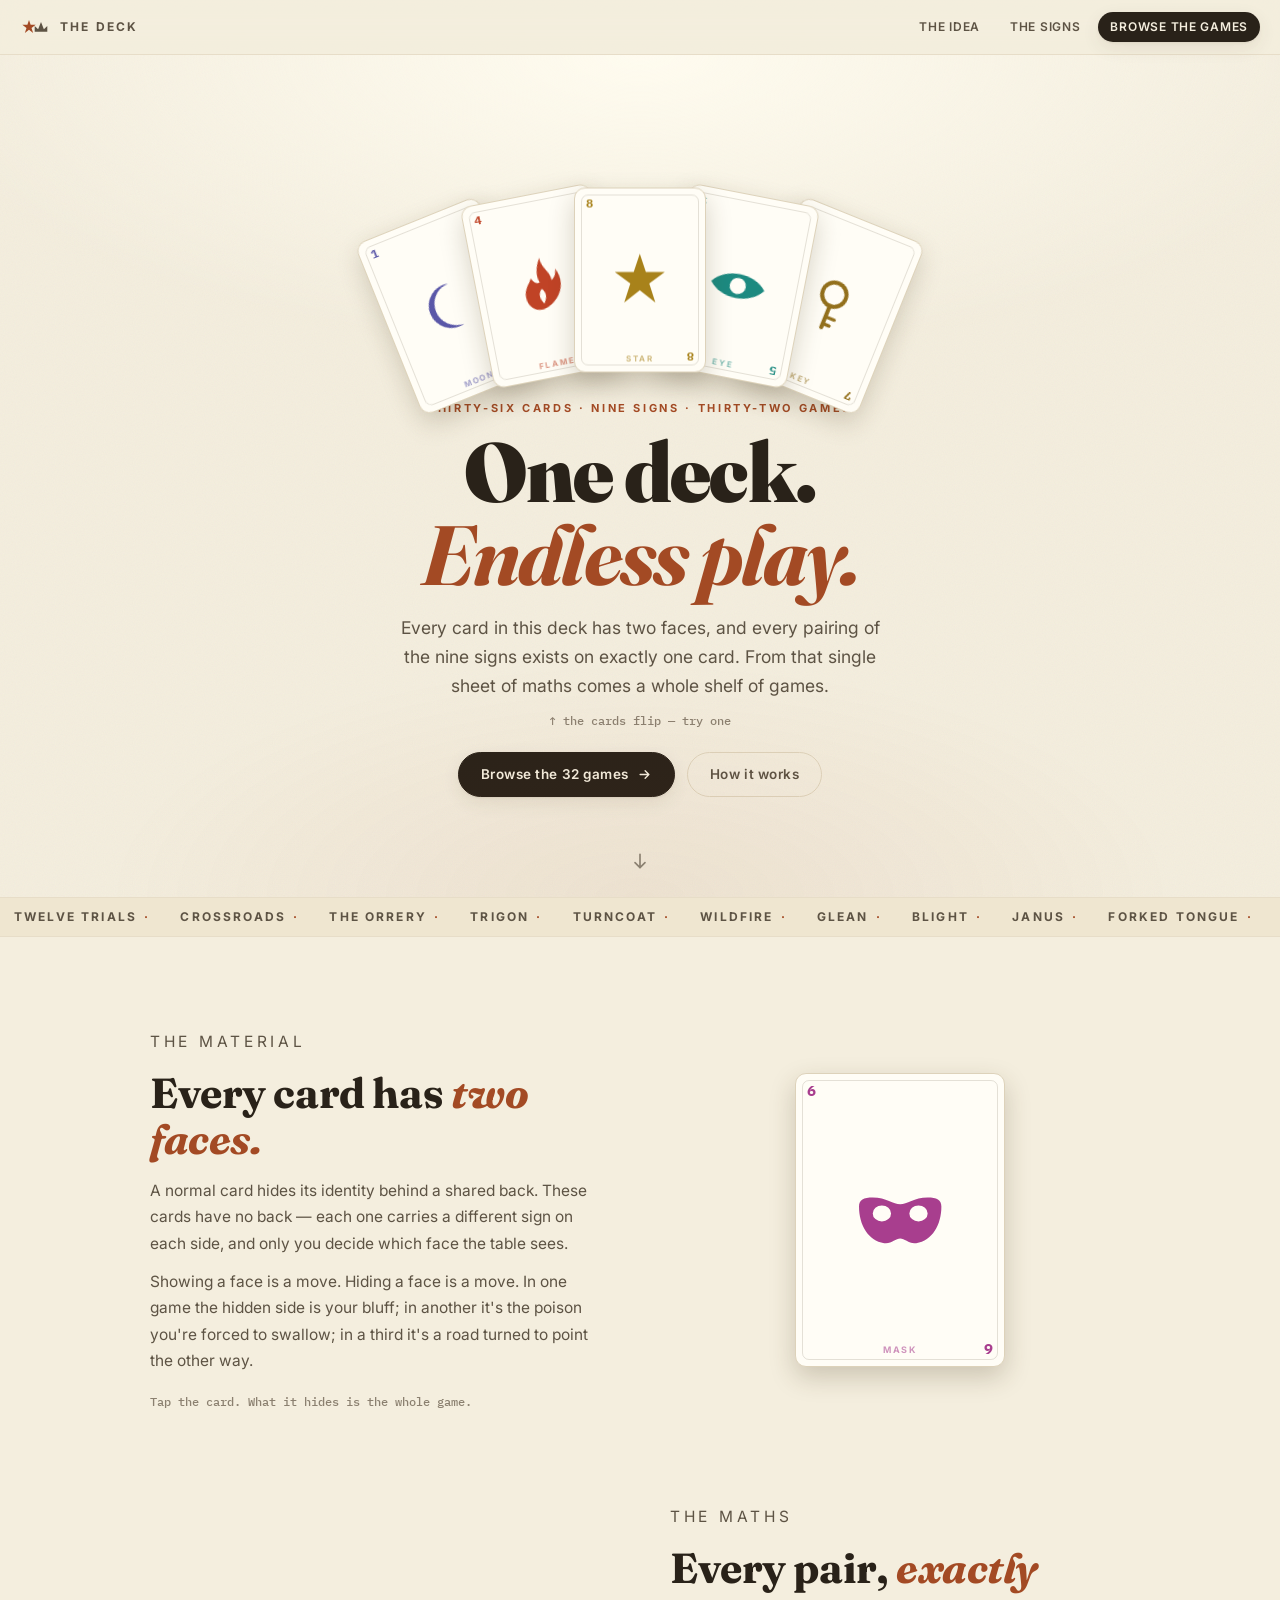
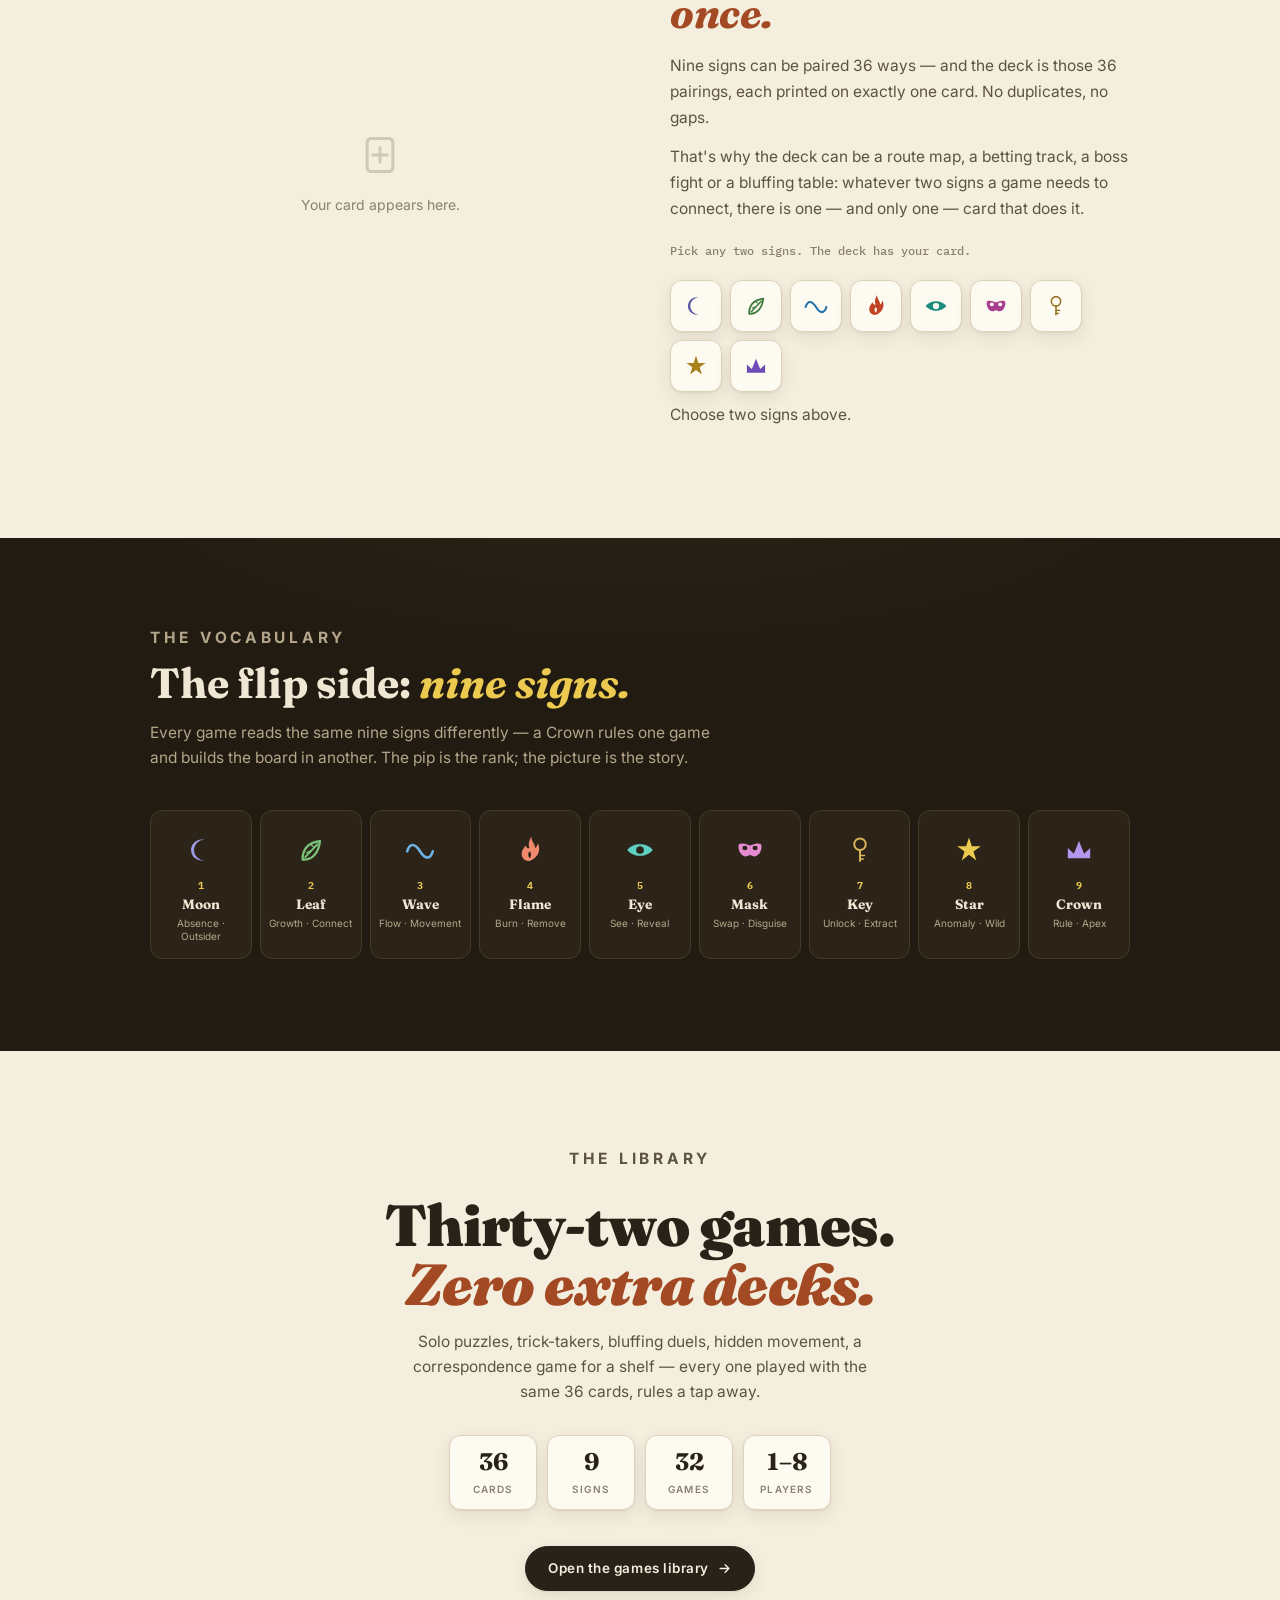
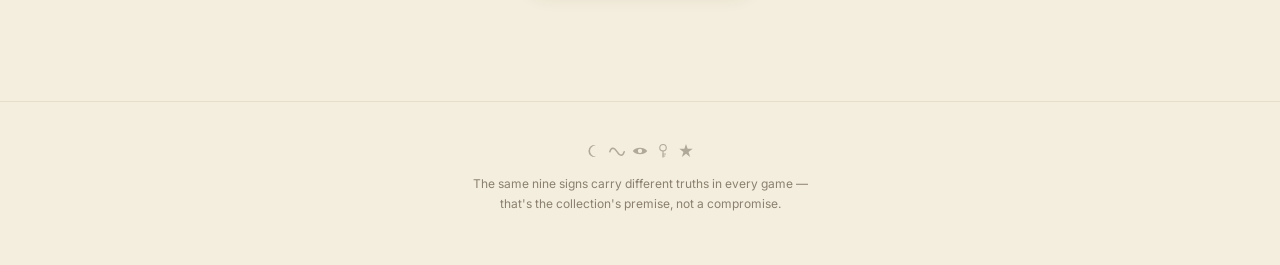
==== index.html @ 671a85f7 "Refresh game catalogue and design documentation" ====
<!DOCTYPE html>
<html lang="en">
<head>
<meta charset="UTF-8">
<meta name="viewport" content="width=device-width, initial-scale=1.0">
<title>The Deck — One deck, endless play</title>
<link rel="preconnect" href="https://fonts.googleapis.com">
<link rel="preconnect" href="https://fonts.gstatic.com" crossorigin>
<link href="https://fonts.googleapis.com/css2?family=Fraunces:ital,opsz,wght@0,9..144,600;0,9..144,700;0,9..144,900;1,9..144,700;1,9..144,900&family=Inter:wght@400;500;600;700&family=IBM+Plex+Mono:wght@500;700&display=swap" rel="stylesheet">
<style>
  *, *::before, *::after { box-sizing: border-box; margin: 0; padding: 0; }

  :root {
    --paper: #f4eede;
    --paper-warm: #efe6d0;
    --card: #fdfaf2;
    --card-face: #fffdf6;
    --line: #ddd2ba;
    --line-soft: #e7ddc8;
    --ink: #292219;
    --ink-soft: #5d5344;
    --muted: #8b8070;
    --accent: #a34a24;
    --accent-deep: #8a3c1b;

    --night: #221b11;
    --night-2: #2c2418;
    --night-line: #453a26;
    --night-text: #efe7d3;
    --night-soft: #b3a68a;

    --sign-moon: #5a57a8;
    --sign-leaf: #3e7c3e;
    --sign-wave: #2270a8;
    --sign-flame: #c04326;
    --sign-eye: #1d8a80;
    --sign-mask: #a83e8e;
    --sign-key: #93701c;
    --sign-star: #a8821a;
    --sign-crown: #6f4bb8;

    --n-moon: #9d9ae6;
    --n-leaf: #7cc47c;
    --n-wave: #6db4e8;
    --n-flame: #f08a6e;
    --n-eye: #5fd0c4;
    --n-mask: #e58cd0;
    --n-key: #dcb75a;
    --n-star: #ecc94f;
    --n-crown: #b596ef;

    --shadow-card: 0 1px 2px rgba(66,50,24,0.08), 0 6px 18px rgba(66,50,24,0.09);
    --shadow-deep: 0 4px 8px rgba(66,50,24,0.12), 0 24px 48px rgba(66,50,24,0.22);
  }

  html { font-size: 16px; -webkit-text-size-adjust: 100%; scroll-behavior: smooth; }

  body {
    background: var(--paper); color: var(--ink);
    font-family: 'Inter', sans-serif; line-height: 1.6;
    -webkit-font-smoothing: antialiased; -moz-osx-font-smoothing: grayscale;
    overflow-x: hidden;
  }
  body::before {
    content: ""; position: fixed; inset: 0; z-index: 0; pointer-events: none;
    background-image: url("data:image/svg+xml,%3Csvg xmlns='http://www.w3.org/2000/svg' width='140' height='140'%3E%3Cfilter id='n'%3E%3CfeTurbulence type='fractalNoise' baseFrequency='0.9' numOctaves='2'/%3E%3C/filter%3E%3Crect width='140' height='140' filter='url(%23n)' opacity='0.05'/%3E%3C/svg%3E");
  }
  main, .topbar, footer { position: relative; z-index: 1; }
  .inner { max-width: 1020px; margin: 0 auto; padding: 0 20px; }

  /* ---------- Top bar ---------- */
  .topbar {
    position: sticky; top: 0; z-index: 40;
    display: flex; align-items: center; justify-content: space-between;
    padding: 12px 20px;
    background: rgba(244,238,222,0.86);
    backdrop-filter: blur(12px); -webkit-backdrop-filter: blur(12px);
    border-bottom: 1px solid var(--line-soft);
  }
  .brand { display: flex; align-items: center; gap: 10px; text-decoration: none; }
  .brand .glyphs { display: flex; }
  .brand .glyphs svg { width: 18px; height: 18px; }
  .brand .glyphs svg:nth-child(2) { margin-left: -6px; }
  .brand-name { font: 700 12px/1 'Inter', sans-serif; letter-spacing: 0.18em; text-transform: uppercase; color: var(--ink-soft); }
  .nav { display: flex; align-items: center; gap: 6px; }
  .nav a {
    font: 600 12px/1 'Inter', sans-serif; letter-spacing: 0.06em; text-transform: uppercase;
    color: var(--ink-soft); text-decoration: none; padding: 9px 12px; border-radius: 999px;
    transition: color 160ms ease, background 160ms ease;
  }
  .nav a:hover { color: var(--ink); background: rgba(66,50,24,0.06); }
  .nav a.primary { color: var(--paper); background: var(--ink); box-shadow: var(--shadow-card); }
  .nav a.primary:hover { background: var(--accent-deep); }
  .nav a:focus-visible { outline: 2px solid var(--accent); outline-offset: 2px; }

  /* ---------- Hero ---------- */
  .hero { min-height: calc(100svh - 58px); display: flex; flex-direction: column; align-items: center; justify-content: center; text-align: center; padding: 30px 20px 40px; position: relative; overflow: hidden; }
  .hero-glow { position: absolute; inset: 0; pointer-events: none;
    background: radial-gradient(90% 55% at 50% 0%, rgba(255,252,240,0.95), transparent 65%),
                radial-gradient(60% 40% at 50% 100%, rgba(163,74,36,0.07), transparent 70%); }

  .fan-stage { perspective: 1100px; margin-bottom: 8px; }
  .fan { position: relative; width: min(560px, 92vw); height: 250px; transform-style: preserve-3d; transition: transform 300ms ease; }
  @media (max-width: 560px) { .fan { height: 200px; } }

  .fcard {
    position: absolute; left: 50%; top: 54%;
    width: 132px; height: 185px;
    transform: var(--tf); cursor: pointer;
    transform-style: preserve-3d;
    transition: transform 350ms cubic-bezier(0.34, 1.4, 0.4, 1);
    animation: deal 950ms cubic-bezier(0.22, 1, 0.36, 1) both;
    animation-delay: var(--d);
  }
  @media (max-width: 560px) { .fcard { width: 100px; height: 140px; } }
  .fcard:hover, .fcard:focus-visible { transform: var(--tf) translateY(-16px); z-index: 10; }
  .fcard:focus-visible { outline: none; }
  .fcard:focus-visible .face { border-color: var(--accent); }
  @keyframes deal {
    from { transform: translate(-50%, 60vh) rotate(4deg) scale(0.7); opacity: 0; }
    to   { transform: var(--tf); opacity: 1; }
  }

  /* ---------- 3D flip card ---------- */
  .card3d { transform-style: preserve-3d; }
  .c-inner {
    position: absolute; inset: 0; transform-style: preserve-3d;
    transition: transform 680ms cubic-bezier(0.35, 0.1, 0.25, 1);
  }
  .flipped .c-inner { transform: rotateY(180deg); }
  .face {
    position: absolute; inset: 0; backface-visibility: hidden; -webkit-backface-visibility: hidden;
    border-radius: 11px; background: var(--card-face);
    border: 1px solid var(--line);
    box-shadow: 0 10px 26px rgba(66,50,24,0.22);
    display: flex; align-items: center; justify-content: center;
  }
  .face::after {
    content: ""; position: absolute; inset: 6px; border-radius: 7px;
    border: 1px solid rgba(66,50,24,0.14); pointer-events: none;
  }
  .face.back { transform: rotateY(180deg); }
  .face .glyph { width: 52%; height: 52%; display: flex; align-items: center; justify-content: center; }
  .face .glyph svg { width: 100%; height: 100%; }
  .face .pip { position: absolute; top: 9px; left: 11px; font: 700 12px/1 'IBM Plex Mono', monospace; }
  .face .pip-b { top: auto; left: auto; bottom: 9px; right: 11px; transform: rotate(180deg); }
  .face .cname { position: absolute; bottom: 9px; left: 0; right: 0; text-align: center; font: 700 8px/1 'Inter', sans-serif; letter-spacing: 0.22em; text-transform: uppercase; opacity: 0.55; }

  .eyebrow { font: 700 11px/1 'Inter', sans-serif; letter-spacing: 0.24em; text-transform: uppercase; color: var(--accent); margin-bottom: 16px; }
  .hero h1 { font: 900 clamp(44px, 10.5vw, 84px)/0.99 'Fraunces', serif; letter-spacing: -0.02em; margin-bottom: 18px; }
  .hero h1 em { font-style: italic; font-weight: 700; color: var(--accent); }
  .hero .lead { font: 400 clamp(15px, 2.6vw, 17.5px)/1.65 'Inter', sans-serif; color: var(--ink-soft); max-width: 46ch; margin: 0 auto 28px; }
  .hero .hint { font: 500 11.5px/1 'IBM Plex Mono', monospace; color: var(--muted); margin-top: -14px; margin-bottom: 26px; }

  .cta-row { display: flex; gap: 12px; justify-content: center; flex-wrap: wrap; }
  .btn {
    display: inline-flex; align-items: center; gap: 8px; text-decoration: none; cursor: pointer;
    font: 600 13.5px/1 'Inter', sans-serif; letter-spacing: 0.04em;
    border-radius: 999px; padding: 14px 22px; transition: all 180ms ease;
  }
  .btn-primary { color: var(--paper); background: var(--ink); box-shadow: var(--shadow-card); border: 1px solid var(--ink); }
  .btn-primary:hover { background: var(--accent-deep); border-color: var(--accent-deep); transform: translateY(-2px); box-shadow: var(--shadow-deep); }
  .btn-ghost { color: var(--ink-soft); background: transparent; border: 1px solid var(--line); }
  .btn-ghost:hover { color: var(--ink); border-color: var(--muted); transform: translateY(-2px); }
  .btn:focus-visible { outline: 2px solid var(--accent); outline-offset: 2px; }

  .scroll-cue { position: absolute; bottom: 18px; left: 50%; transform: translateX(-50%); color: var(--muted); animation: bob 2.2s ease-in-out infinite; }
  .scroll-cue svg { width: 20px; height: 20px; }
  @keyframes bob { 0%,100% { transform: translate(-50%, 0); } 50% { transform: translate(-50%, 8px); } }

  /* ---------- Ticker ---------- */
  .ticker { overflow: hidden; border-top: 1px solid var(--line-soft); border-bottom: 1px solid var(--line-soft); background: var(--paper-warm); padding: 13px 0; }
  .ticker-track { display: flex; width: max-content; animation: slide 60s linear infinite; }
  .ticker:hover .ticker-track { animation-play-state: paused; }
  @keyframes slide { from { transform: translateX(0); } to { transform: translateX(-50%); } }
  .ticker span { font: 700 12px/1 'Inter', sans-serif; letter-spacing: 0.18em; text-transform: uppercase; color: var(--ink-soft); padding: 0 14px; white-space: nowrap; }
  .ticker i { font-style: normal; color: var(--accent); padding: 0 2px; }

  /* ---------- Sections ---------- */
  section.block { padding: 92px 0; }
  .split { display: grid; grid-template-columns: 1fr; gap: 44px; align-items: center; }
  @media (min-width: 800px) { .split { grid-template-columns: 1fr 1fr; gap: 60px; } .split.rev > .txt { order: 2; } }
  .txt h2 { font: 700 clamp(30px, 5vw, 42px)/1.08 'Fraunces', serif; margin: 12px 0 16px; letter-spacing: -0.01em; }
  .txt h2 em { font-style: italic; color: var(--accent); }
  .txt p { font: 400 15.5px/1.7 'Inter', sans-serif; color: var(--ink-soft); max-width: 52ch; }
  .txt p + p { margin-top: 12px; }
  .txt .mono-note { font: 500 12px/1.6 'IBM Plex Mono', monospace; color: var(--muted); margin-top: 18px; }

  .stage { display: flex; align-items: center; justify-content: center; min-height: 360px; perspective: 1000px; }
  .bigcard { position: relative; width: 210px; height: 294px; cursor: pointer; }
  .bigcard .face .pip { font-size: 15px; }
  .bigcard .face .cname { font-size: 9px; bottom: 12px; }
  .bigcard .face .glyph { width: 55%; height: 55%; }

  /* ---------- Pair explorer ---------- */
  .picker { display: flex; flex-wrap: wrap; gap: 8px; margin: 20px 0 8px; max-width: 420px; }
  .pk {
    width: 52px; height: 52px; border-radius: 12px; cursor: pointer;
    background: var(--card); border: 1px solid var(--line);
    display: flex; align-items: center; justify-content: center;
    box-shadow: var(--shadow-card);
    transition: all 160ms ease;
  }
  .pk svg { width: 26px; height: 26px; }
  .pk:hover { transform: translateY(-3px); border-color: var(--muted); }
  .pk:focus-visible { outline: 2px solid var(--accent); outline-offset: 2px; }
  .pk[aria-pressed="true"] { background: var(--ink); border-color: var(--ink); box-shadow: var(--shadow-deep); }
  .pair-read { font: 500 13px/1.6 'IBM Plex Mono', monospace; color: var(--ink-soft); min-height: 44px; margin-top: 10px; max-width: 40ch; }
  .pair-read b { color: var(--accent); }
  .pair-stage { min-height: 380px; }
  .pair-stage .bigcard { animation: pop 500ms cubic-bezier(0.34, 1.5, 0.5, 1) both; }
  @keyframes pop { from { transform: scale(0.6) rotate(-6deg); opacity: 0; } to { transform: none; opacity: 1; } }
  .pair-empty { text-align: center; color: var(--muted); font: 400 14px/1.6 'Inter', sans-serif; max-width: 26ch; }
  .pair-empty svg { width: 44px; height: 44px; opacity: 0.35; margin-bottom: 10px; }

  /* ---------- Night (flip side) section ---------- */
  .night { background: var(--night); color: var(--night-text); position: relative; overflow: hidden; }
  .night::before {
    content: ""; position: absolute; inset: 0; pointer-events: none; opacity: 0.5;
    background: radial-gradient(80% 60% at 50% -10%, rgba(255,240,200,0.07), transparent 60%);
  }
  .night .inner { position: relative; }
  .night .eyebrow { color: var(--n-star); }
  .night h2 { font: 700 clamp(30px, 5vw, 42px)/1.08 'Fraunces', serif; margin: 12px 0 14px; }
  .night h2 em { font-style: italic; color: var(--n-star); }
  .night > .inner > p { color: var(--night-soft); max-width: 56ch; font-size: 15.5px; }
  .sgrid { display: grid; grid-template-columns: repeat(3, 1fr); gap: 10px; margin-top: 40px; }
  @media (min-width: 760px) { .sgrid { grid-template-columns: repeat(9, 1fr); gap: 8px; } }
  .scell {
    background: var(--night-2); border: 1px solid var(--night-line); border-radius: 12px;
    padding: 18px 8px 14px; text-align: center; cursor: default;
    transition: transform 200ms ease, border-color 200ms ease, background 200ms ease;
  }
  .scell:hover { transform: translateY(-5px); border-color: var(--night-soft); background: #332a1b; }
  .scell .sg { height: 42px; display: flex; align-items: center; justify-content: center; margin-bottom: 10px; transition: transform 250ms ease; }
  .scell:hover .sg { transform: scale(1.18); }
  .scell .sg svg { width: 32px; height: 32px; }
  .scell .rank { font: 700 10px/1 'IBM Plex Mono', monospace; color: var(--n-star); }
  .scell .nm { font: 700 13.5px/1.2 'Fraunces', serif; margin-top: 5px; }
  .scell .mn { font: 400 10px/1.35 'Inter', sans-serif; color: var(--night-soft); margin-top: 4px; }

  /* ---------- Final CTA ---------- */
  .final { text-align: center; padding: 100px 0 110px; }
  .final h2 { font: 900 clamp(34px, 7vw, 58px)/1.02 'Fraunces', serif; letter-spacing: -0.015em; margin: 14px 0 16px; }
  .final h2 em { font-style: italic; color: var(--accent); }
  .final p { color: var(--ink-soft); max-width: 46ch; margin: 0 auto 30px; font-size: 15.5px; }
  .stats { display: flex; justify-content: center; gap: 10px; flex-wrap: wrap; margin-bottom: 36px; }
  .stat { min-width: 88px; padding: 14px 16px; background: var(--card); border: 1px solid var(--line); border-radius: 12px; box-shadow: var(--shadow-card); }
  .stat .n { font: 700 24px/1 'Fraunces', serif; }
  .stat .l { display: block; margin-top: 6px; font: 600 10px/1.2 'Inter', sans-serif; letter-spacing: 0.12em; text-transform: uppercase; color: var(--muted); }

  footer { padding: 40px 20px 46px; text-align: center; border-top: 1px solid var(--line-soft); }
  footer .fmark { display: flex; justify-content: center; gap: 5px; margin-bottom: 14px; opacity: 0.45; }
  footer .fmark svg { width: 18px; height: 18px; }
  footer p { font: 400 12px/1.6 'Inter', sans-serif; color: var(--muted); max-width: 46ch; margin: 0 auto 6px; }
  footer a { color: var(--ink-soft); }

  /* ---------- Scroll reveal ---------- */
  .reveal { opacity: 0; transform: translateY(26px); transition: opacity 700ms ease, transform 700ms cubic-bezier(0.22, 1, 0.36, 1); }
  .reveal.in { opacity: 1; transform: none; }

  @media (prefers-reduced-motion: reduce) {
    html { scroll-behavior: auto; }
    *, *::before, *::after { transition-duration: 0.01ms !important; animation-duration: 0.01ms !important; animation-iteration-count: 1 !important; }
    .reveal { opacity: 1; transform: none; }
    .ticker-track { animation: none; }
  }
</style>
</head>
<body>

<div class="topbar">
  <a class="brand" href="index.html" aria-label="The Deck — home">
    <span class="glyphs" id="brand-glyphs"></span>
    <span class="brand-name">The Deck</span>
  </a>
  <nav class="nav" aria-label="Site">
    <a href="#pairs">The Idea</a>
    <a href="#signs">The Signs</a>
    <a class="primary" href="games.html">Browse the games</a>
  </nav>
</div>

<main>

  <!-- ================= HERO ================= -->
  <header class="hero">
    <div class="hero-glow"></div>

    <div class="fan-stage">
      <div class="fan" id="fan"></div>
    </div>

    <p class="eyebrow">Thirty-six cards · Nine signs · Thirty-two games</p>
    <h1>One deck.<br><em>Endless play.</em></h1>
    <p class="lead">Every card in this deck has two faces, and every pairing of the nine signs exists on exactly one card. From that single sheet of maths comes a whole shelf of games.</p>
    <p class="hint">↑ the cards flip — try one</p>
    <div class="cta-row">
      <a class="btn btn-primary" href="games.html">Browse the 32 games
        <svg viewBox="0 0 24 24" width="15" height="15" fill="none" stroke="currentColor" stroke-width="2.2" stroke-linecap="round" stroke-linejoin="round"><path d="M5 12h14M13 6l6 6-6 6"/></svg>
      </a>
      <a class="btn btn-ghost" href="#flip">How it works</a>
    </div>

    <div class="scroll-cue" aria-hidden="true">
      <svg viewBox="0 0 24 24" fill="none" stroke="currentColor" stroke-width="2" stroke-linecap="round" stroke-linejoin="round"><path d="M12 4v16M6 14l6 6 6-6"/></svg>
    </div>
  </header>

  <!-- ================= TICKER ================= -->
  <div class="ticker" aria-hidden="true">
    <div class="ticker-track" id="ticker-track"></div>
  </div>

  <!-- ================= TWO FACES ================= -->
  <section class="block" id="flip">
    <div class="inner split">
      <div class="txt reveal">
        <p class="eyebrow">The material</p>
        <h2>Every card has <em>two faces.</em></h2>
        <p>A normal card hides its identity behind a shared back. These cards have no back — each one carries a different sign on each side, and only you decide which face the table sees.</p>
        <p>Showing a face is a move. Hiding a face is a move. In one game the hidden side is your bluff; in another it's the poison you're forced to swallow; in a third it's a road turned to point the other way.</p>
        <p class="mono-note">Tap the card. What it hides is the whole game.</p>
      </div>
      <div class="stage reveal" id="flip-stage"></div>
    </div>
  </section>

  <!-- ================= EVERY PAIR ONCE ================= -->
  <section class="block" id="pairs" style="padding-top: 0;">
    <div class="inner split rev">
      <div class="txt reveal">
        <p class="eyebrow">The maths</p>
        <h2>Every pair, <em>exactly once.</em></h2>
        <p>Nine signs can be paired 36 ways — and the deck is those 36 pairings, each printed on exactly one card. No duplicates, no gaps.</p>
        <p>That's why the deck can be a route map, a betting track, a boss fight or a bluffing table: whatever two signs a game needs to connect, there is one — and only one — card that does it.</p>
        <p class="mono-note">Pick any two signs. The deck has your card.</p>
        <div class="picker" id="picker" role="group" aria-label="Pick two signs"></div>
        <p class="pair-read" id="pair-read" aria-live="polite">Choose two signs above.</p>
      </div>
      <div class="stage pair-stage reveal" id="pair-stage">
        <div class="pair-empty" id="pair-empty">
          <svg viewBox="0 0 24 24" fill="none" stroke="currentColor" stroke-width="1.6" stroke-linecap="round" stroke-linejoin="round"><rect x="5" y="3" width="14" height="18" rx="2"/><path d="M12 8v8M8 12h8"/></svg>
          <br>Your card appears here.
        </div>
      </div>
    </div>
  </section>

  <!-- ================= FLIP SIDE / SIGNS ================= -->
  <section class="block night" id="signs">
    <div class="inner">
      <p class="eyebrow reveal">The vocabulary</p>
      <h2 class="reveal">The flip side: <em>nine signs.</em></h2>
      <p class="reveal">Every game reads the same nine signs differently — a Crown rules one game and builds the board in another. The pip is the rank; the picture is the story.</p>
      <div class="sgrid" id="sgrid"></div>
    </div>
  </section>

  <!-- ================= FINAL CTA ================= -->
  <section class="final">
    <div class="inner">
      <p class="eyebrow reveal">The library</p>
      <h2 class="reveal">Thirty-two games.<br><em>Zero extra decks.</em></h2>
      <p class="reveal">Solo puzzles, trick-takers, bluffing duels, hidden movement, a correspondence game for a shelf — every one played with the same 36 cards, rules a tap away.</p>
      <div class="stats reveal">
        <div class="stat"><span class="n">36</span><span class="l">Cards</span></div>
        <div class="stat"><span class="n">9</span><span class="l">Signs</span></div>
        <div class="stat"><span class="n">32</span><span class="l">Games</span></div>
        <div class="stat"><span class="n">1–8</span><span class="l">Players</span></div>
      </div>
      <div class="cta-row reveal">
        <a class="btn btn-primary" href="games.html">Open the games library
          <svg viewBox="0 0 24 24" width="15" height="15" fill="none" stroke="currentColor" stroke-width="2.2" stroke-linecap="round" stroke-linejoin="round"><path d="M5 12h14M13 6l6 6-6 6"/></svg>
        </a>
      </div>
    </div>
  </section>

</main>

<footer>
  <div class="fmark" id="footer-marks"></div>
  <p>The same nine signs carry different truths in every game — that's the collection's premise, not a compromise.</p>
</footer>

<script>
/* ---------- Sign glyphs (reused from the deck's card artwork) ---------- */
const SIGN_PATH = {
  Moon:  '<path d="M60 18 A33 33 0 1 0 60 82 A26 26 0 1 1 60 18 Z" fill="currentColor"/>',
  Leaf:  '<g fill="none" stroke="currentColor" stroke-linecap="round" stroke-linejoin="round"><path d="M24 80 C22 50 40 26 78 22 C74 58 54 82 24 80 Z" stroke-width="7"/><path d="M32 72 L70 32" stroke-width="6"/><path d="M47 53 L36 58" stroke-width="4"/><path d="M58 40 L49 33" stroke-width="4"/></g>',
  Wave:  '<path d="M10 54 C18 28 34 28 50 54 C66 80 82 80 90 54" stroke="currentColor" stroke-width="8" fill="none" stroke-linecap="round"/>',
  Flame: '<path fill-rule="evenodd" d="M54 8 C54 24 66 30 66 44 C72 40 74 34 74 28 C82 42 80 60 68 72 C62 78 56 82 48 84 C34 86 24 76 24 62 C24 50 32 44 36 36 C40 44 44 46 48 44 C44 34 46 22 54 8 Z M49 54 C43 60 43 68 49 76 C55 68 55 60 49 54 Z" fill="currentColor"/>',
  Eye:   '<path fill-rule="evenodd" d="M10,50 C28,26 72,26 90,50 C72,74 28,74 10,50 Z M38,50 a12,12 0 1,0 24,0 a12,12 0 1,0,-24,0 Z" fill="currentColor"/>',
  Mask:  '<path fill-rule="evenodd" d="M14 38 C14 32 18 30 26 30 C38 30 44 36 50 36 C56 36 62 30 74 30 C82 30 86 32 86 38 C86 54 78 68 64 70 C58 71 54 66 50 66 C46 66 42 71 36 70 C22 68 14 54 14 38 Z M26 44 a8,7 0 1,0 16,0 a8,7 0 1,0 -16,0 Z M58 44 a8,7 0 1,0 16,0 a8,7 0 1,0 -16,0 Z" fill="currentColor"/>',
  Key:   '<circle cx="50" cy="32" r="18" stroke="currentColor" stroke-width="6" fill="none"/><line x1="50" y1="50" x2="50" y2="84" stroke="currentColor" stroke-width="6" stroke-linecap="round"/><line x1="50" y1="67" x2="64" y2="67" stroke="currentColor" stroke-width="5" stroke-linecap="round"/><line x1="50" y1="78" x2="60" y2="78" stroke="currentColor" stroke-width="5" stroke-linecap="round"/>',
  Star:  '<polygon points="50,11 59,38 87,38 64,55 73,83 50,65 27,83 36,55 13,38 41,38" fill="currentColor"/>',
  Crown: '<path d="M15 76 L15 44 L34 62 L50 22 L66 62 L85 44 L85 76 Z" fill="currentColor"/>'
};
const SIGN = {
  Moon:  { rank: 1, hue: 'var(--sign-moon)',  nhue: 'var(--n-moon)',  mean: 'Absence · Outsider' },
  Leaf:  { rank: 2, hue: 'var(--sign-leaf)',  nhue: 'var(--n-leaf)',  mean: 'Growth · Connect' },
  Wave:  { rank: 3, hue: 'var(--sign-wave)',  nhue: 'var(--n-wave)',  mean: 'Flow · Movement' },
  Flame: { rank: 4, hue: 'var(--sign-flame)', nhue: 'var(--n-flame)', mean: 'Burn · Remove' },
  Eye:   { rank: 5, hue: 'var(--sign-eye)',   nhue: 'var(--n-eye)',   mean: 'See · Reveal' },
  Mask:  { rank: 6, hue: 'var(--sign-mask)',  nhue: 'var(--n-mask)',  mean: 'Swap · Disguise' },
  Key:   { rank: 7, hue: 'var(--sign-key)',   nhue: 'var(--n-key)',   mean: 'Unlock · Extract' },
  Star:  { rank: 8, hue: 'var(--sign-star)',  nhue: 'var(--n-star)',  mean: 'Anomaly · Wild' },
  Crown: { rank: 9, hue: 'var(--sign-crown)', nhue: 'var(--n-crown)', mean: 'Rule · Apex' }
};
const ORDER = Object.keys(SIGN).sort((a, b) => SIGN[a].rank - SIGN[b].rank);

function svgFor(name, color) {
  return '<svg viewBox="0 0 100 100" style="color:' + (color || 'currentColor') + '" aria-hidden="true">' + SIGN_PATH[name] + '</svg>';
}
function faceHTML(sign, cls) {
  const s = SIGN[sign];
  return '<div class="face ' + cls + '" style="color:' + s.hue + '">' +
    '<span class="pip">' + s.rank + '</span>' +
    '<span class="glyph">' + svgFor(sign, s.hue) + '</span>' +
    '<span class="pip pip-b">' + s.rank + '</span>' +
    '<span class="cname">' + sign + '</span>' +
  '</div>';
}
function makeCard(a, b, cls) {
  const el = document.createElement('div');
  el.className = 'card3d ' + (cls || '');
  el.setAttribute('role', 'button');
  el.setAttribute('tabindex', '0');
  el.setAttribute('aria-label', 'Card carrying ' + a + ' and ' + b + '. Activate to flip.');
  el.innerHTML = '<div class="c-inner">' + faceHTML(a, 'front') + faceHTML(b, 'back') + '</div>';
  const flip = () => el.classList.toggle('flipped');
  el.addEventListener('click', flip);
  el.addEventListener('keydown', e => {
    if (e.key === 'Enter' || e.key === ' ') { e.preventDefault(); flip(); }
  });
  return el;
}

/* ---------- Hero fan ---------- */
const fan = document.getElementById('fan');
const FAN_PAIRS = [['Moon','Wave'], ['Flame','Leaf'], ['Star','Crown'], ['Eye','Mask'], ['Key','Star']];
const FAN_TF = [
  { x: -190, y: 26, r: -22 },
  { x: -98,  y: 6,  r: -11 },
  { x: 0,    y: 0,  r: 0 },
  { x: 98,   y: 6,  r: 11 },
  { x: 190,  y: 26, r: 22 }
];
const narrow = window.matchMedia('(max-width: 560px)').matches;
FAN_PAIRS.forEach((p, i) => {
  const c = makeCard(p[0], p[1], 'fcard');
  const t = FAN_TF[i];
  const k = narrow ? 0.72 : 1;
  c.style.setProperty('--tf', 'translate(calc(-50% + ' + (t.x * k) + 'px), calc(-50% + ' + (t.y * k) + 'px)) rotate(' + t.r + 'deg)');
  c.style.setProperty('--d', (250 + i * 130) + 'ms');
  c.style.zIndex = i === 2 ? 5 : (i === 1 || i === 3 ? 4 : 3);
  fan.appendChild(c);
});

/* subtle pointer parallax (fine pointers only) */
if (window.matchMedia('(hover: hover) and (prefers-reduced-motion: no-preference)').matches) {
  const stage = document.querySelector('.hero');
  stage.addEventListener('pointermove', e => {
    const w = stage.clientWidth, h = stage.clientHeight;
    const rx = ((e.clientY / h) - 0.5) * -5;
    const ry = ((e.clientX / w) - 0.5) * 7;
    fan.style.transform = 'rotateX(' + rx + 'deg) rotateY(' + ry + 'deg)';
  });
  stage.addEventListener('pointerleave', () => { fan.style.transform = ''; });
}

/* ---------- Ticker ---------- */
const NAMES = ['Twelve Trials','Crossroads','The Orrery','Trigon','Turncoat','Wildfire','Glean','Blight','Janus','Forked Tongue','Face Value','The Council','Ouroboros','Cairn','Sleeper','Relay','Wisp','Dowry','Icarus','Concord','Strata','Augury','Edict','Vigil','Golem','Lacuna','Paddock','Hinge','Mirror','Snare','Covenant'];
const track = document.getElementById('ticker-track');
const seq = NAMES.map(n => '<span>' + n + ' <i>·</i></span>').join('');
track.innerHTML = seq + seq;

/* ---------- Two-faces demo card ---------- */
document.getElementById('flip-stage').appendChild(makeCard('Mask', 'Crown', 'bigcard'));

/* ---------- Pair explorer ---------- */
const picker = document.getElementById('picker');
const pairStage = document.getElementById('pair-stage');
const pairEmpty = document.getElementById('pair-empty');
const pairRead = document.getElementById('pair-read');
let picked = [];

const PAIR_LIST = [];
for (let i = 0; i < ORDER.length; i++)
  for (let j = i + 1; j < ORDER.length; j++)
    PAIR_LIST.push(ORDER[i] + '|' + ORDER[j]);

ORDER.forEach(name => {
  const b = document.createElement('button');
  b.className = 'pk';
  b.type = 'button';
  b.dataset.sign = name;
  b.setAttribute('aria-pressed', 'false');
  b.setAttribute('aria-label', name);
  b.title = name;
  b.innerHTML = svgFor(name, SIGN[name].hue);
  b.addEventListener('click', () => togglePick(name, b));
  picker.appendChild(b);
});

function togglePick(name, btn) {
  if (picked.includes(name)) {
    picked = picked.filter(x => x !== name);
  } else {
    picked.push(name);
    if (picked.length > 2) picked.shift();
  }
  picker.querySelectorAll('.pk').forEach(p => {
    const on = picked.includes(p.dataset.sign);
    p.setAttribute('aria-pressed', on ? 'true' : 'false');
    p.innerHTML = svgFor(p.dataset.sign, on ? '#f4eede' : SIGN[p.dataset.sign].hue);
  });
  renderPair();
}

function renderPair() {
  pairStage.querySelectorAll('.card3d').forEach(c => c.remove());
  if (picked.length < 2) {
    pairEmpty.style.display = '';
    pairRead.innerHTML = picked.length === 1
      ? '<b>' + picked[0].toUpperCase() + '</b> chosen — pick one more sign.'
      : 'Choose two signs above.';
    return;
  }
  pairEmpty.style.display = 'none';
  const sorted = [...picked].sort((a, b) => SIGN[a].rank - SIGN[b].rank);
  const num = PAIR_LIST.indexOf(sorted[0] + '|' + sorted[1]) + 1;
  pairRead.innerHTML = '<b>' + sorted[0].toUpperCase() + ' × ' + sorted[1].toUpperCase() + '</b> — card ' + num + ' of 36. No other card carries this pair. Tap it to flip.';
  pairStage.appendChild(makeCard(sorted[0], sorted[1], 'bigcard'));
}

/* ---------- Night signs grid ---------- */
const sgrid = document.getElementById('sgrid');
ORDER.forEach(name => {
  const s = SIGN[name];
  const cell = document.createElement('div');
  cell.className = 'scell reveal';
  cell.innerHTML =
    '<div class="sg">' + svgFor(name, s.nhue) + '</div>' +
    '<div class="rank">' + s.rank + '</div>' +
    '<div class="nm">' + name + '</div>' +
    '<div class="mn">' + s.mean + '</div>';
  sgrid.appendChild(cell);
});

/* ---------- Decorative marks ---------- */
document.getElementById('brand-glyphs').innerHTML = svgFor('Star', 'var(--accent)') + svgFor('Crown', 'var(--ink-soft)');
const footerG = document.getElementById('footer-marks');
['Moon','Wave','Eye','Key','Star'].forEach(n => { footerG.innerHTML += svgFor(n, 'var(--ink-soft)'); });

/* ---------- Scroll reveal ---------- */
const io = new IntersectionObserver(entries => {
  entries.forEach(e => { if (e.isIntersecting) { e.target.classList.add('in'); io.unobserve(e.target); } });
}, { threshold: 0.15 });
document.querySelectorAll('.reveal').forEach(el => io.observe(el));
</script>

</body>
</html>
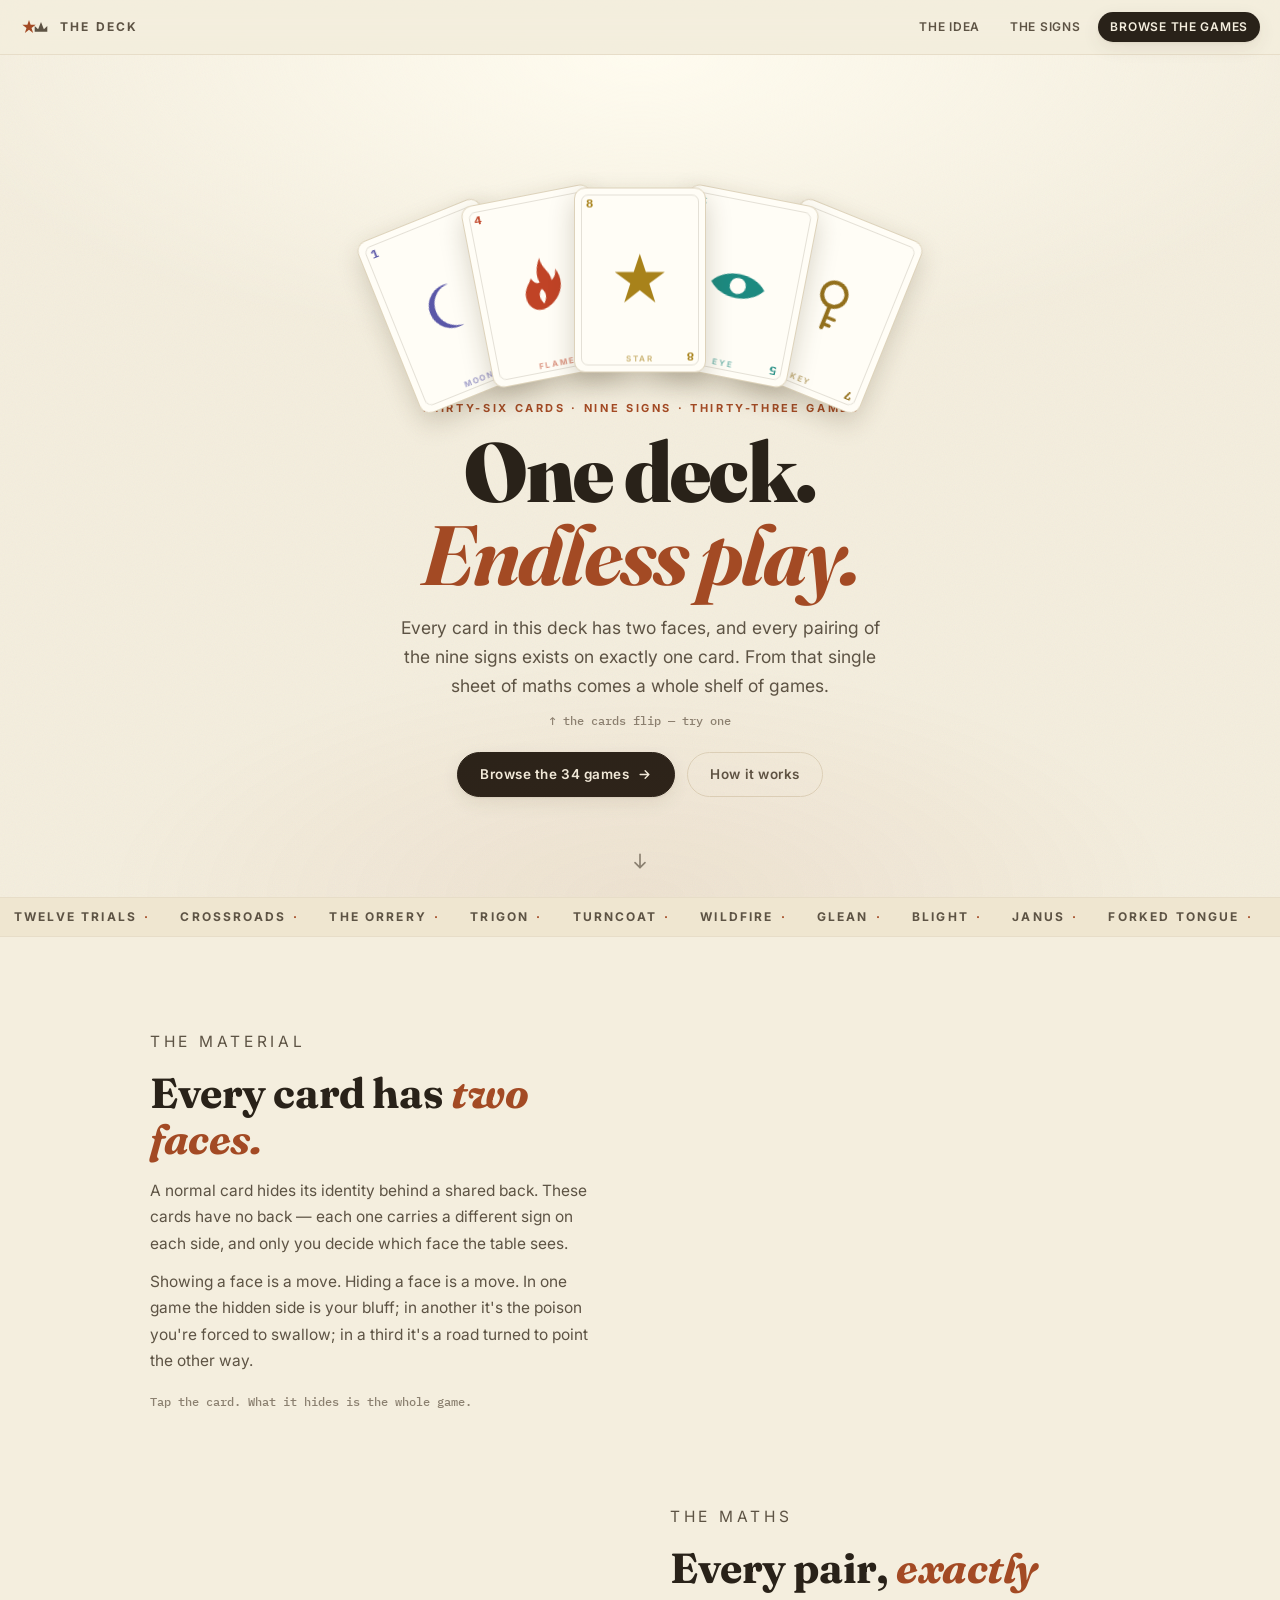
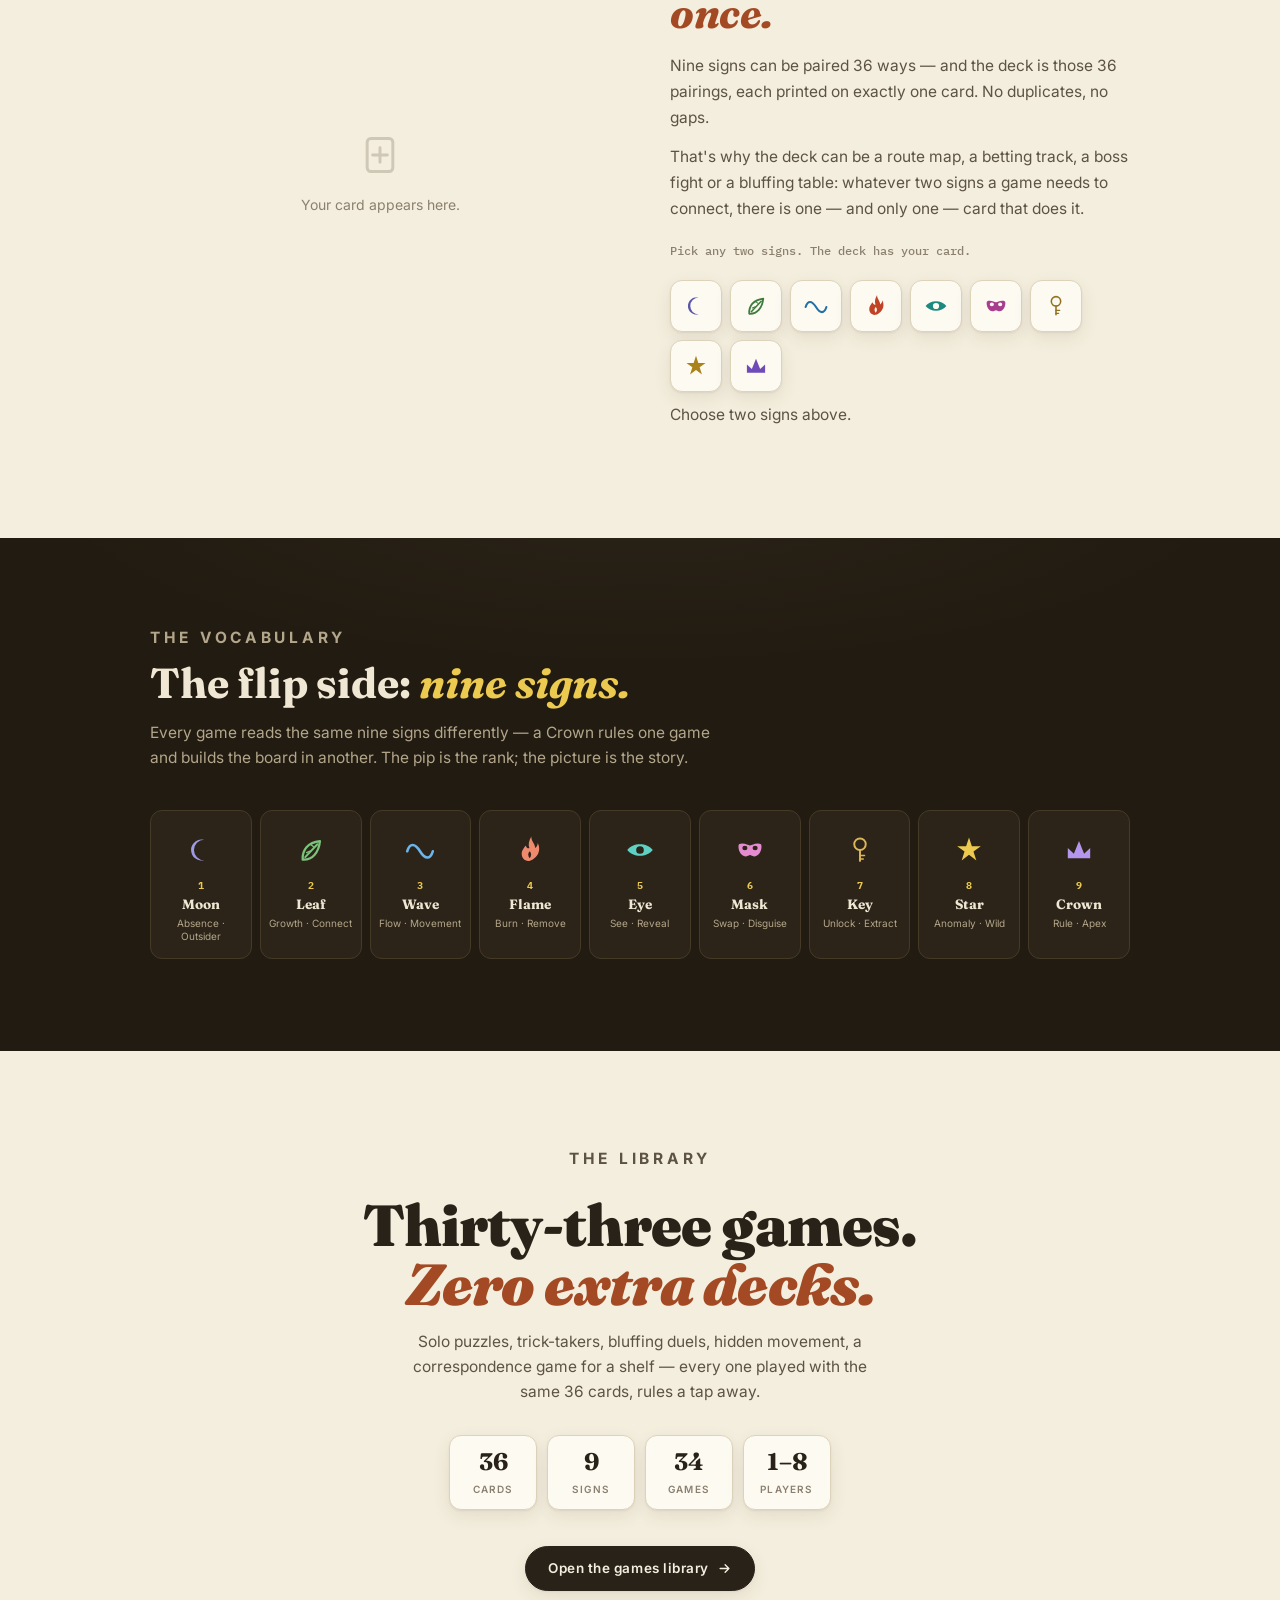
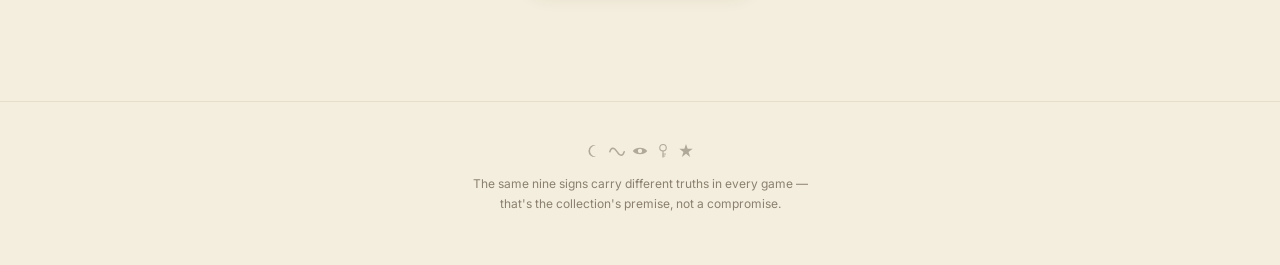
==== commit 8f91dfce: "Add BRAVADO and FAVOURS; update catalogue and landing pages" ====
--- a/index.html
+++ b/index.html
@@ -291,12 +291,12 @@
       <div class="fan" id="fan"></div>
     </div>
 
-    <p class="eyebrow">Thirty-six cards · Nine signs · Thirty-two games</p>
+    <p class="eyebrow">Thirty-six cards · Nine signs · Thirty-three games</p>
     <h1>One deck.<br><em>Endless play.</em></h1>
     <p class="lead">Every card in this deck has two faces, and every pairing of the nine signs exists on exactly one card. From that single sheet of maths comes a whole shelf of games.</p>
     <p class="hint">↑ the cards flip — try one</p>
     <div class="cta-row">
-      <a class="btn btn-primary" href="games.html">Browse the 32 games
+      <a class="btn btn-primary" href="games.html">Browse the 34 games
         <svg viewBox="0 0 24 24" width="15" height="15" fill="none" stroke="currentColor" stroke-width="2.2" stroke-linecap="round" stroke-linejoin="round"><path d="M5 12h14M13 6l6 6-6 6"/></svg>
       </a>
       <a class="btn btn-ghost" href="#flip">How it works</a>
@@ -361,12 +361,12 @@
   <section class="final">
     <div class="inner">
       <p class="eyebrow reveal">The library</p>
-      <h2 class="reveal">Thirty-two games.<br><em>Zero extra decks.</em></h2>
+      <h2 class="reveal">Thirty-three games.<br><em>Zero extra decks.</em></h2>
       <p class="reveal">Solo puzzles, trick-takers, bluffing duels, hidden movement, a correspondence game for a shelf — every one played with the same 36 cards, rules a tap away.</p>
       <div class="stats reveal">
         <div class="stat"><span class="n">36</span><span class="l">Cards</span></div>
         <div class="stat"><span class="n">9</span><span class="l">Signs</span></div>
-        <div class="stat"><span class="n">32</span><span class="l">Games</span></div>
+        <div class="stat"><span class="n">34</span><span class="l">Games</span></div>
         <div class="stat"><span class="n">1–8</span><span class="l">Players</span></div>
       </div>
       <div class="cta-row reveal">
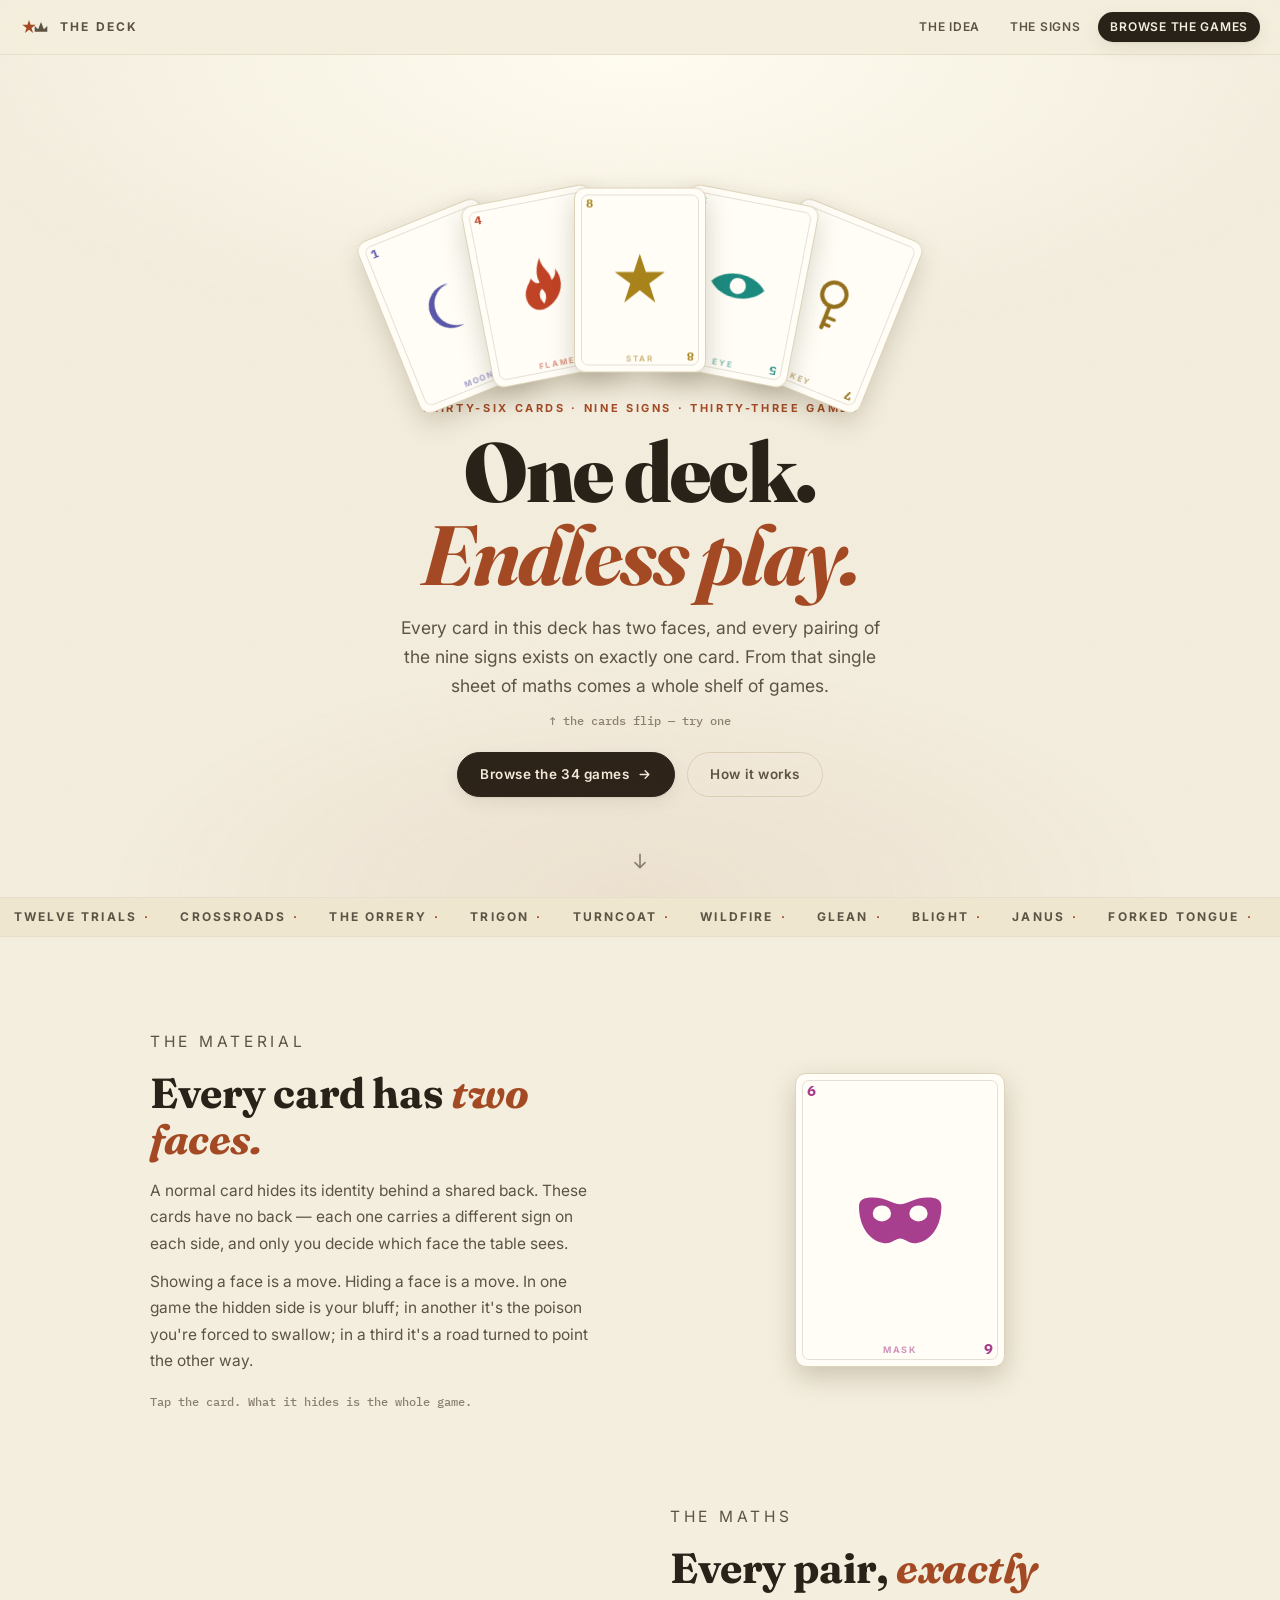
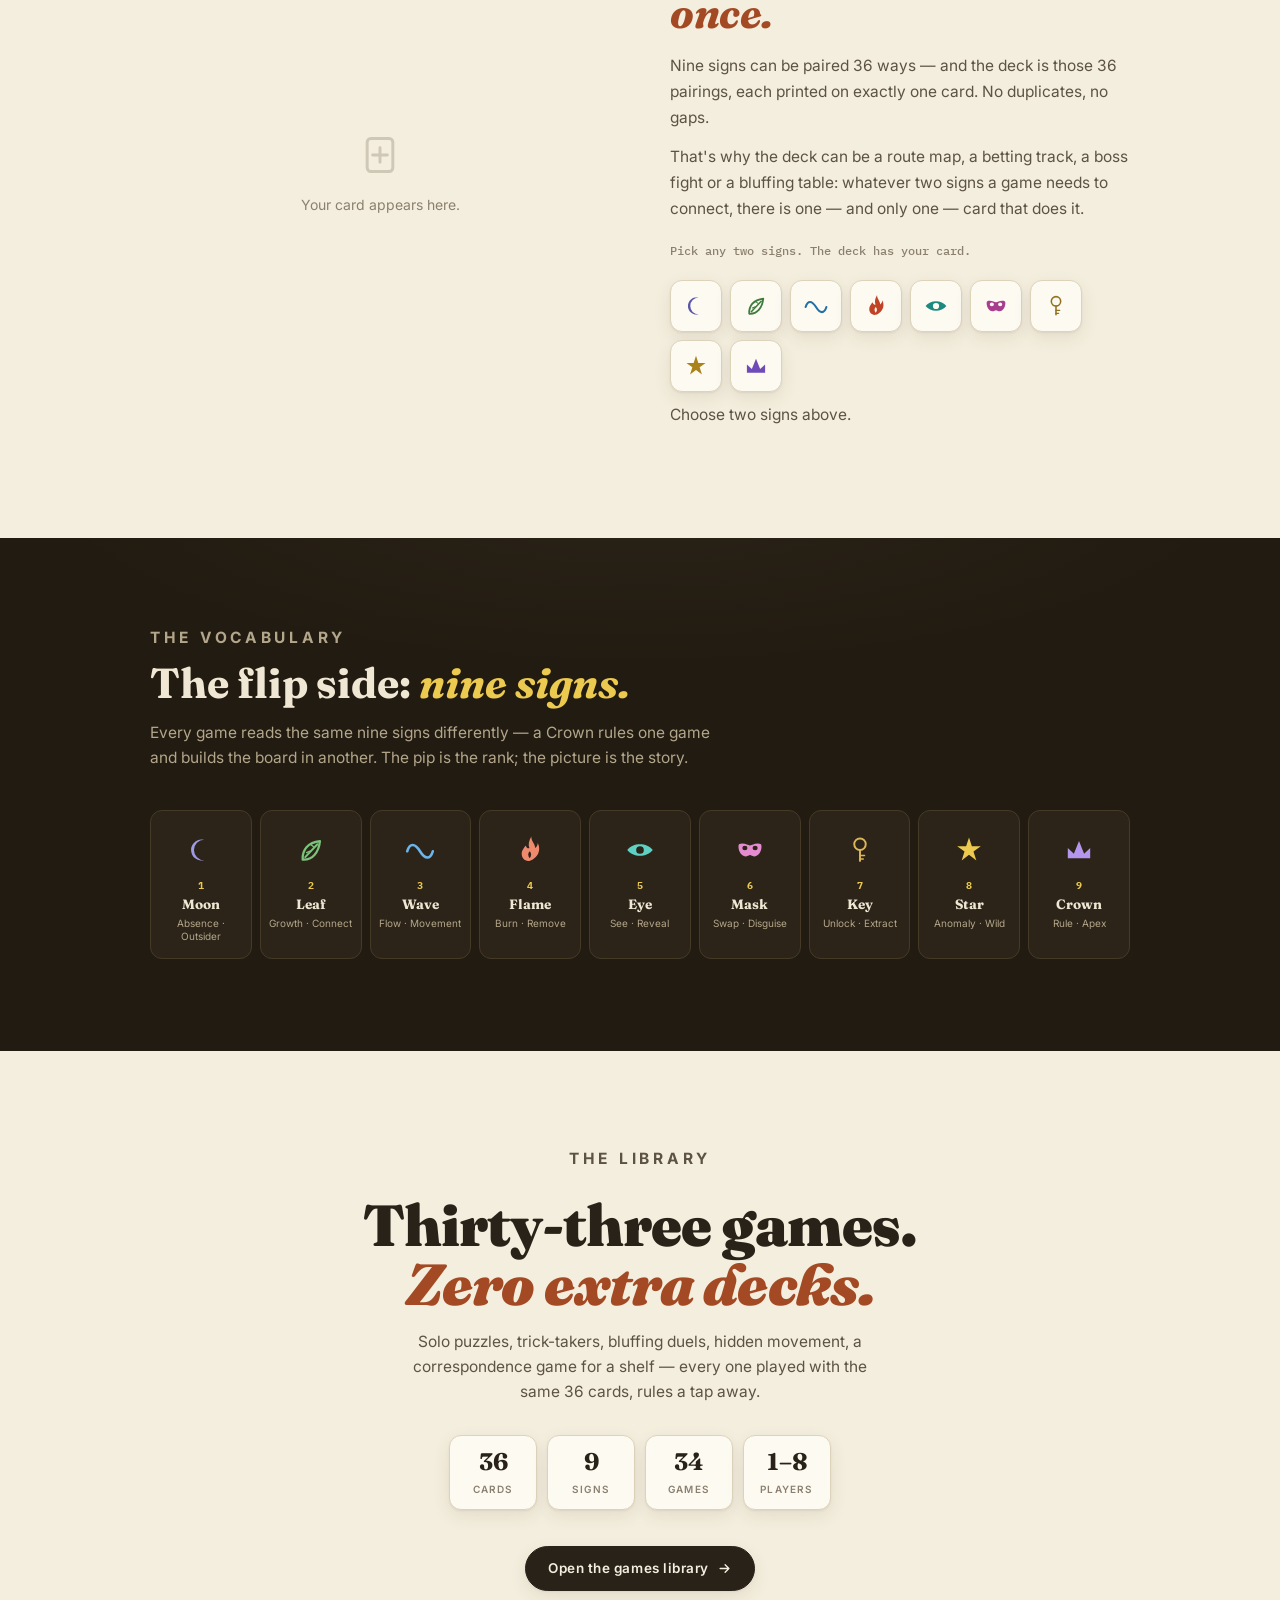
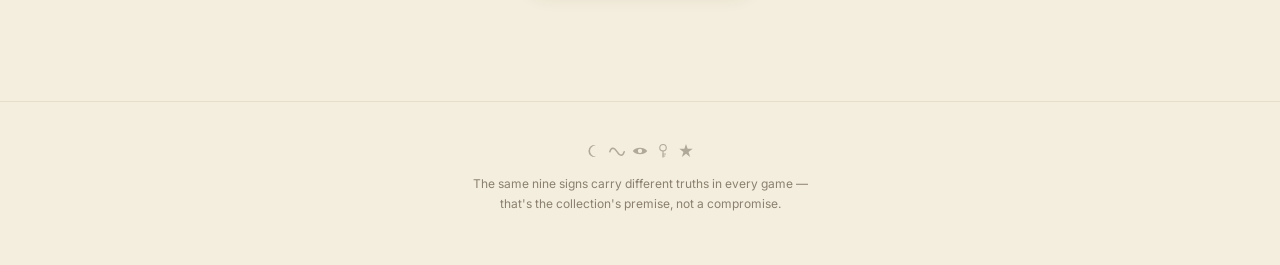
==== commit 02c97666: "Make the site topbar usable on narrow phone screens The brand name plus four nav links overflowed th" ====
--- a/index.html
+++ b/index.html
@@ -92,6 +92,14 @@
   .nav a.primary { color: var(--paper); background: var(--ink); box-shadow: var(--shadow-card); }
   .nav a.primary:hover { background: var(--accent-deep); }
   .nav a:focus-visible { outline: 2px solid var(--accent); outline-offset: 2px; }
+
+  @media (max-width: 640px) {
+    .topbar { padding: 10px 14px; }
+    .brand-name { display: none; }
+    .nav { gap: 2px; }
+    .nav a { padding: 9px 10px; font-size: 11px; letter-spacing: 0.04em; }
+    .nav a[href="#pairs"], .nav a[href="#signs"] { display: none; }
+  }
 
   /* ---------- Hero ---------- */
   .hero { min-height: calc(100svh - 58px); display: flex; flex-direction: column; align-items: center; justify-content: center; text-align: center; padding: 30px 20px 40px; position: relative; overflow: hidden; }
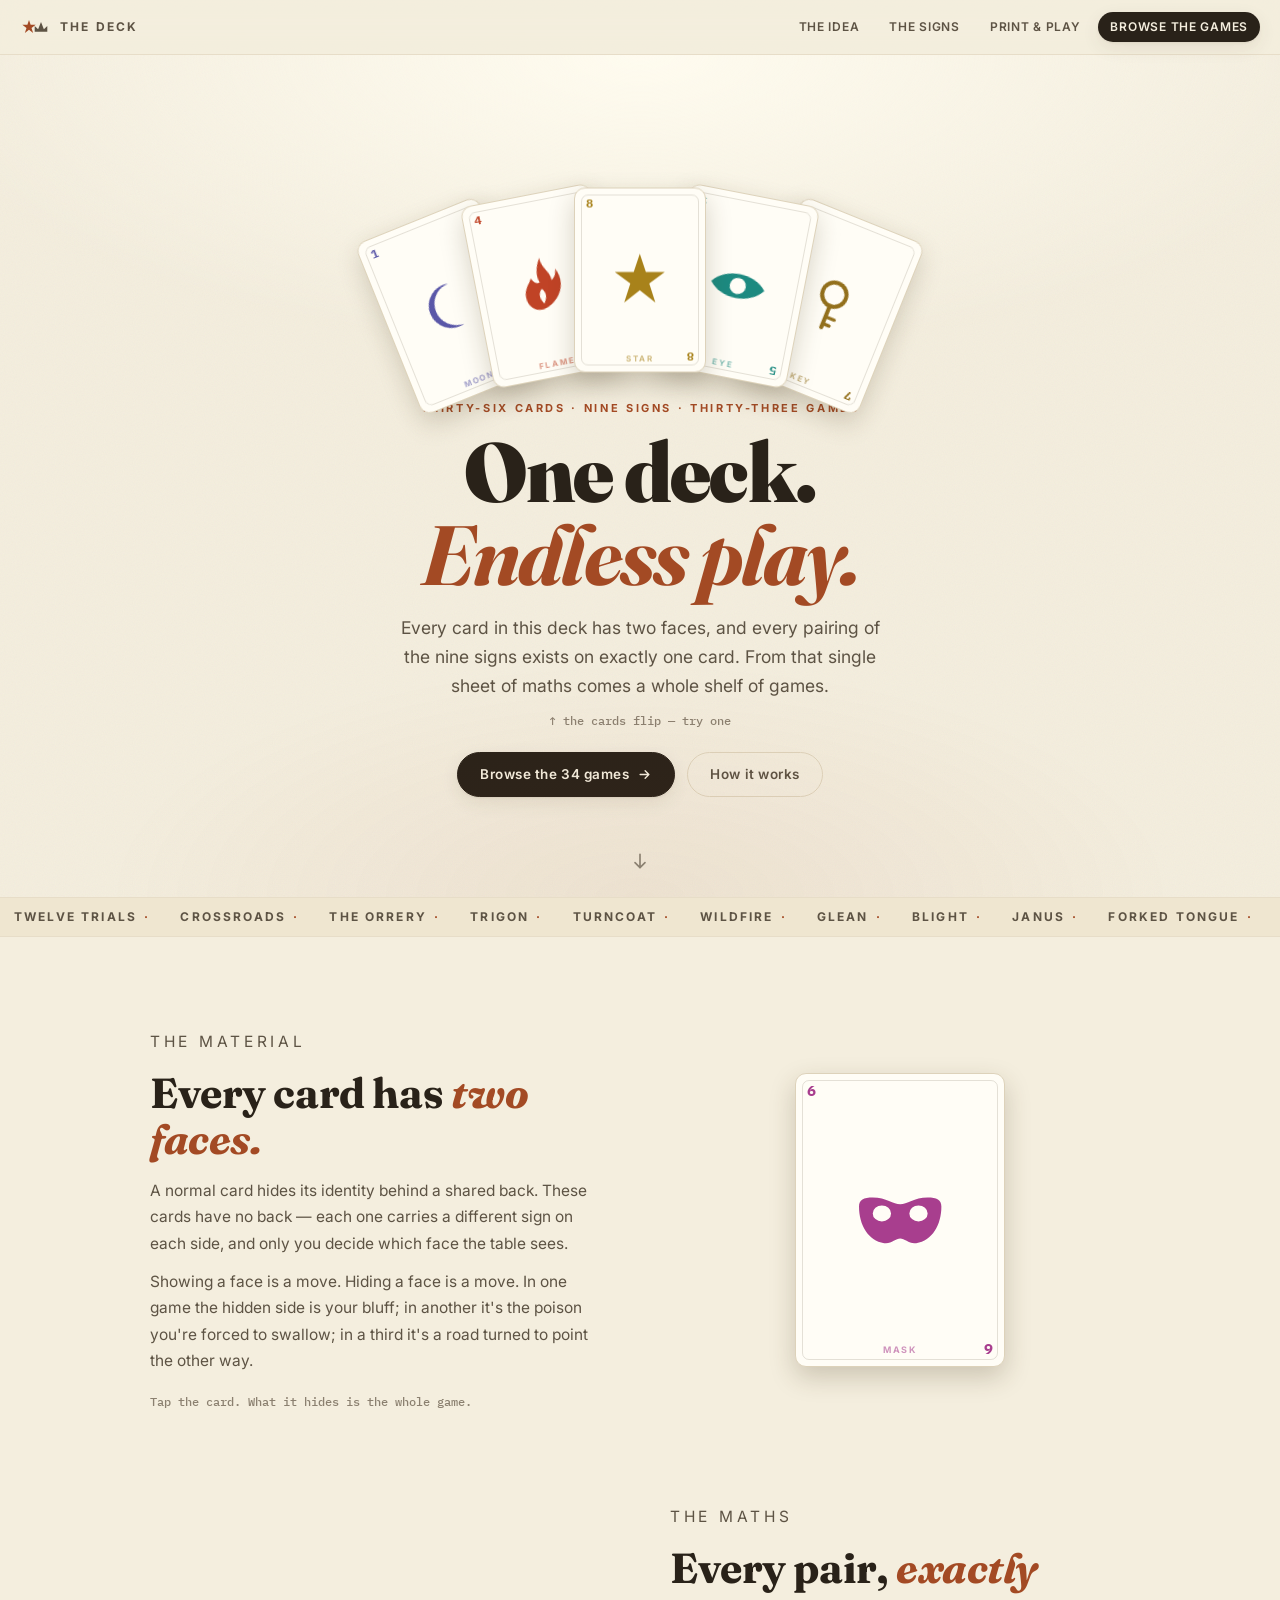
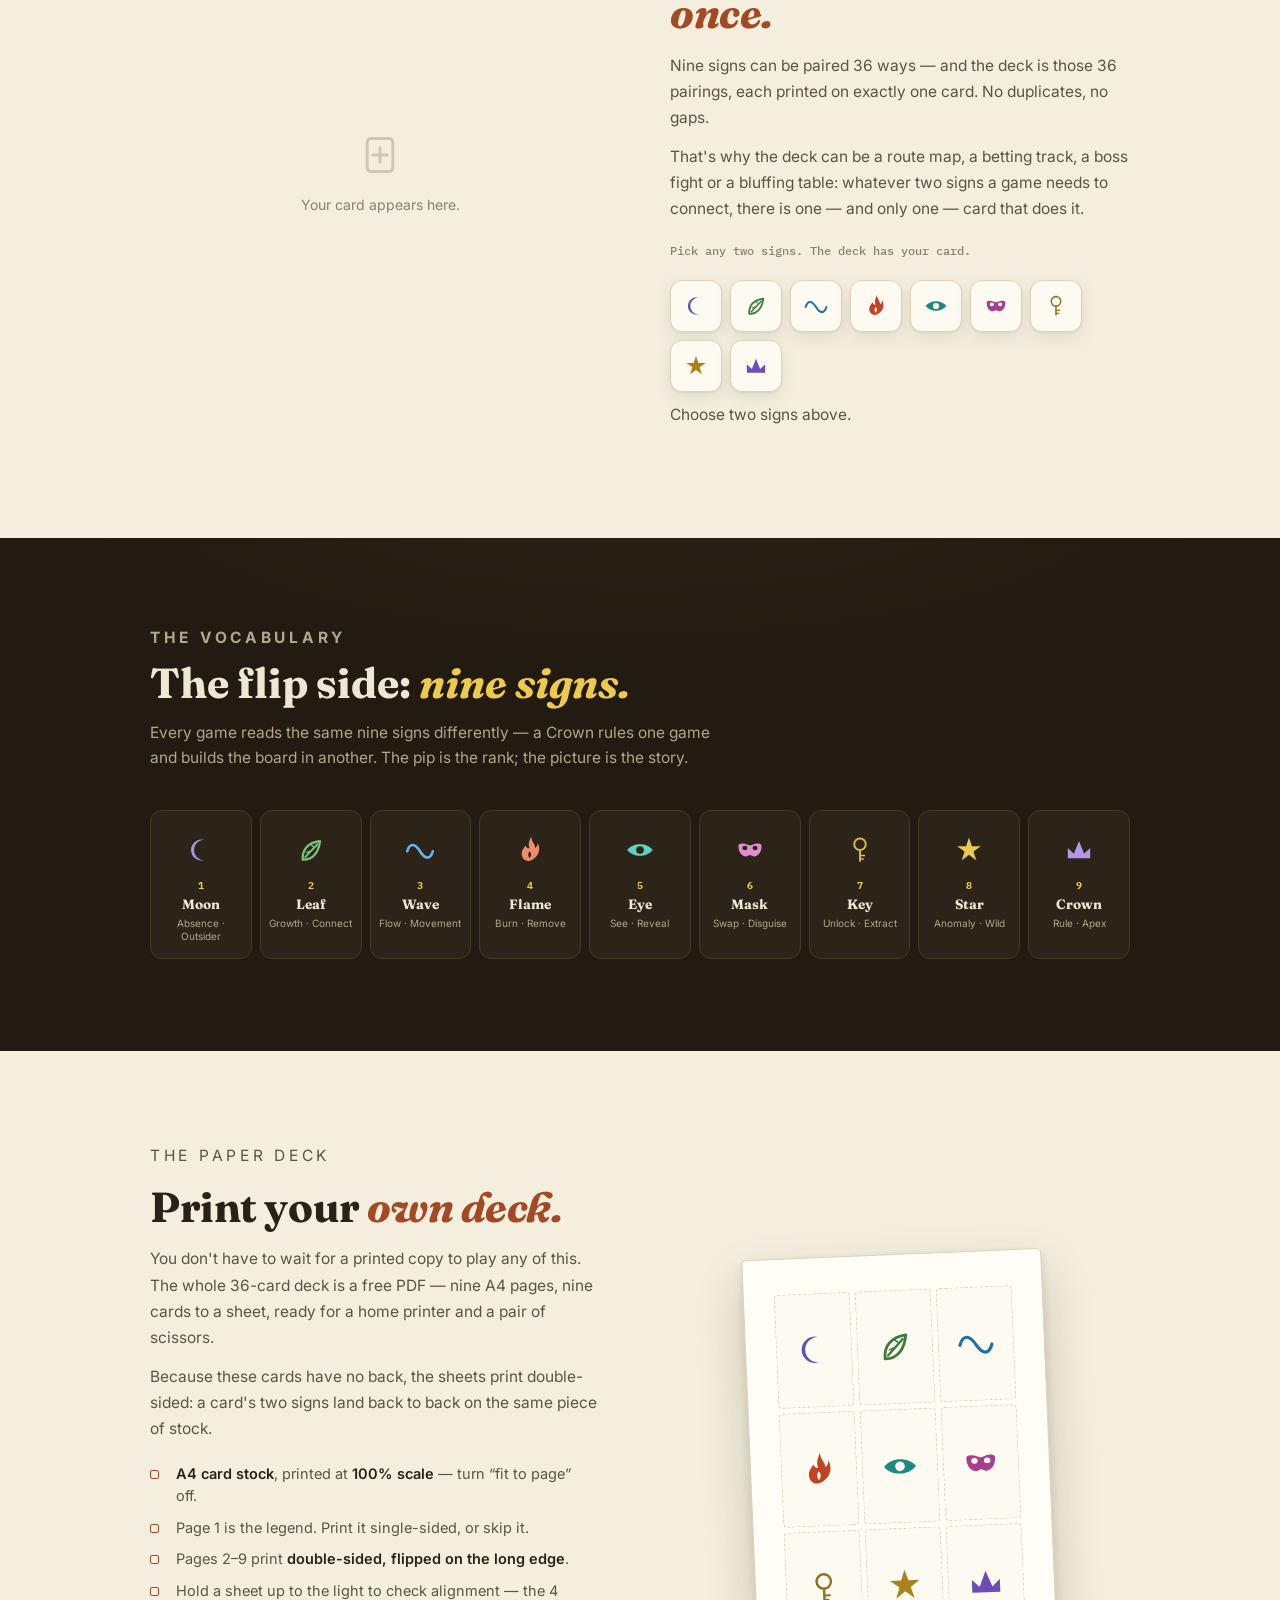
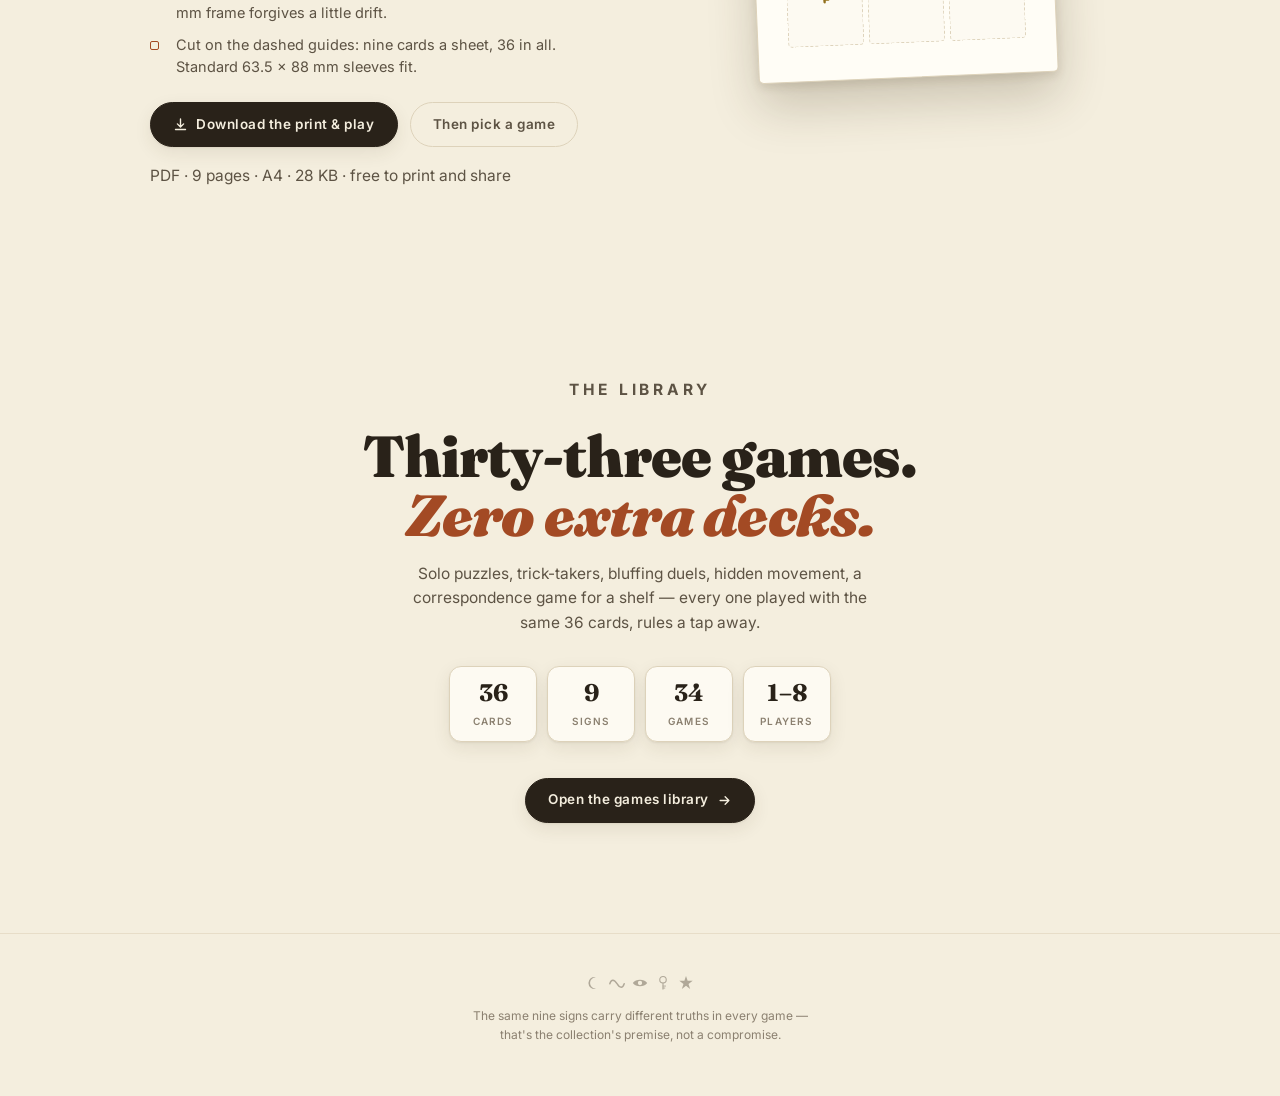
==== commit 3143428a: "Add a Print and Play section to the public site The print-and-play PDF was already in the repo but n" ====
--- a/index.html
+++ b/index.html
@@ -247,6 +247,25 @@
   .scell .nm { font: 700 13.5px/1.2 'Fraunces', serif; margin-top: 5px; }
   .scell .mn { font: 400 10px/1.35 'Inter', sans-serif; color: var(--night-soft); margin-top: 4px; }
 
+  /* ---------- Print and play ---------- */
+  .pnp-list { list-style: none; margin: 20px 0 24px; }
+  .pnp-list li { position: relative; padding-left: 26px; margin-bottom: 9px; font: 400 14.5px/1.55 'Inter', sans-serif; color: var(--ink-soft); max-width: 48ch; }
+  .pnp-list li::before { content: ""; position: absolute; left: 0; top: 7px; width: 9px; height: 9px; border-radius: 2px; border: 1.5px solid var(--accent); }
+  .pnp-list li b { color: var(--ink); font-weight: 600; }
+  .pnp-meta { font: 500 11.5px/1.6 'IBM Plex Mono', monospace; color: var(--muted); margin-top: 16px; }
+  .cta-row.left { justify-content: flex-start; }
+
+  .sheet {
+    width: min(300px, 78vw); aspect-ratio: 210 / 297;
+    background: var(--card-face); border: 1px solid var(--line); border-radius: 5px;
+    box-shadow: var(--shadow-deep); padding: 7.5% 6.5%;
+    display: grid; grid-template-columns: repeat(3, 1fr); grid-template-rows: repeat(3, 1fr); gap: 5px;
+    transform: rotate(-2.4deg); transition: transform 420ms cubic-bezier(0.22, 1, 0.36, 1);
+  }
+  .sheet:hover { transform: rotate(0deg) translateY(-6px); }
+  .scard { border: 1px dashed var(--line); border-radius: 4px; background: var(--card); display: flex; align-items: center; justify-content: center; }
+  .scard svg { width: 54%; height: 54%; }
+
   /* ---------- Final CTA ---------- */
   .final { text-align: center; padding: 100px 0 110px; }
   .final h2 { font: 900 clamp(34px, 7vw, 58px)/1.02 'Fraunces', serif; letter-spacing: -0.015em; margin: 14px 0 16px; }
@@ -285,6 +304,7 @@
   <nav class="nav" aria-label="Site">
     <a href="#pairs">The Idea</a>
     <a href="#signs">The Signs</a>
+    <a href="#print">Print &amp; Play</a>
     <a class="primary" href="games.html">Browse the games</a>
   </nav>
 </div>
@@ -362,6 +382,34 @@
       <h2 class="reveal">The flip side: <em>nine signs.</em></h2>
       <p class="reveal">Every game reads the same nine signs differently — a Crown rules one game and builds the board in another. The pip is the rank; the picture is the story.</p>
       <div class="sgrid" id="sgrid"></div>
+    </div>
+  </section>
+
+  <!-- ================= PRINT AND PLAY ================= -->
+  <section class="block" id="print">
+    <div class="inner split">
+      <div class="txt reveal">
+        <p class="eyebrow">The paper deck</p>
+        <h2>Print your <em>own deck.</em></h2>
+        <p>You don't have to wait for a printed copy to play any of this. The whole 36-card deck is a free PDF — nine A4 pages, nine cards to a sheet, ready for a home printer and a pair of scissors.</p>
+        <p>Because these cards have no back, the sheets print double-sided: a card's two signs land back to back on the same piece of stock.</p>
+        <ul class="pnp-list">
+          <li><b>A4 card stock</b>, printed at <b>100% scale</b> — turn “fit to page” off.</li>
+          <li>Page 1 is the legend. Print it single-sided, or skip it.</li>
+          <li>Pages 2–9 print <b>double-sided, flipped on the long edge</b>.</li>
+          <li>Hold a sheet up to the light to check alignment — the 4 mm frame forgives a little drift.</li>
+          <li>Cut on the dashed guides: nine cards a sheet, 36 in all. Standard 63.5 × 88 mm sleeves fit.</li>
+        </ul>
+        <div class="cta-row left">
+          <a class="btn btn-primary" href="Print%20and%20Play/FLIP_DECK_print_and_play_Nine_Signs_v2.pdf" download="Flip-Deck-print-and-play.pdf">
+            <svg viewBox="0 0 24 24" width="15" height="15" fill="none" stroke="currentColor" stroke-width="2.2" stroke-linecap="round" stroke-linejoin="round" aria-hidden="true"><path d="M12 3v12M7 11l5 5 5-5M4 20h16"/></svg>
+            Download the print &amp; play
+          </a>
+          <a class="btn btn-ghost" href="games.html">Then pick a game</a>
+        </div>
+        <p class="pnp-meta">PDF · 9 pages · A4 · 28 KB · free to print and share</p>
+      </div>
+      <div class="stage reveal" id="sheet-stage"></div>
     </div>
   </section>
 
@@ -557,6 +605,18 @@
   sgrid.appendChild(cell);
 });
 
+/* ---------- Print sheet preview ---------- */
+const sheet = document.createElement('div');
+sheet.className = 'sheet';
+sheet.setAttribute('aria-hidden', 'true');
+ORDER.forEach(name => {
+  const c = document.createElement('div');
+  c.className = 'scard';
+  c.innerHTML = svgFor(name, SIGN[name].hue);
+  sheet.appendChild(c);
+});
+document.getElementById('sheet-stage').appendChild(sheet);
+
 /* ---------- Decorative marks ---------- */
 document.getElementById('brand-glyphs').innerHTML = svgFor('Star', 'var(--accent)') + svgFor('Crown', 'var(--ink-soft)');
 const footerG = document.getElementById('footer-marks');
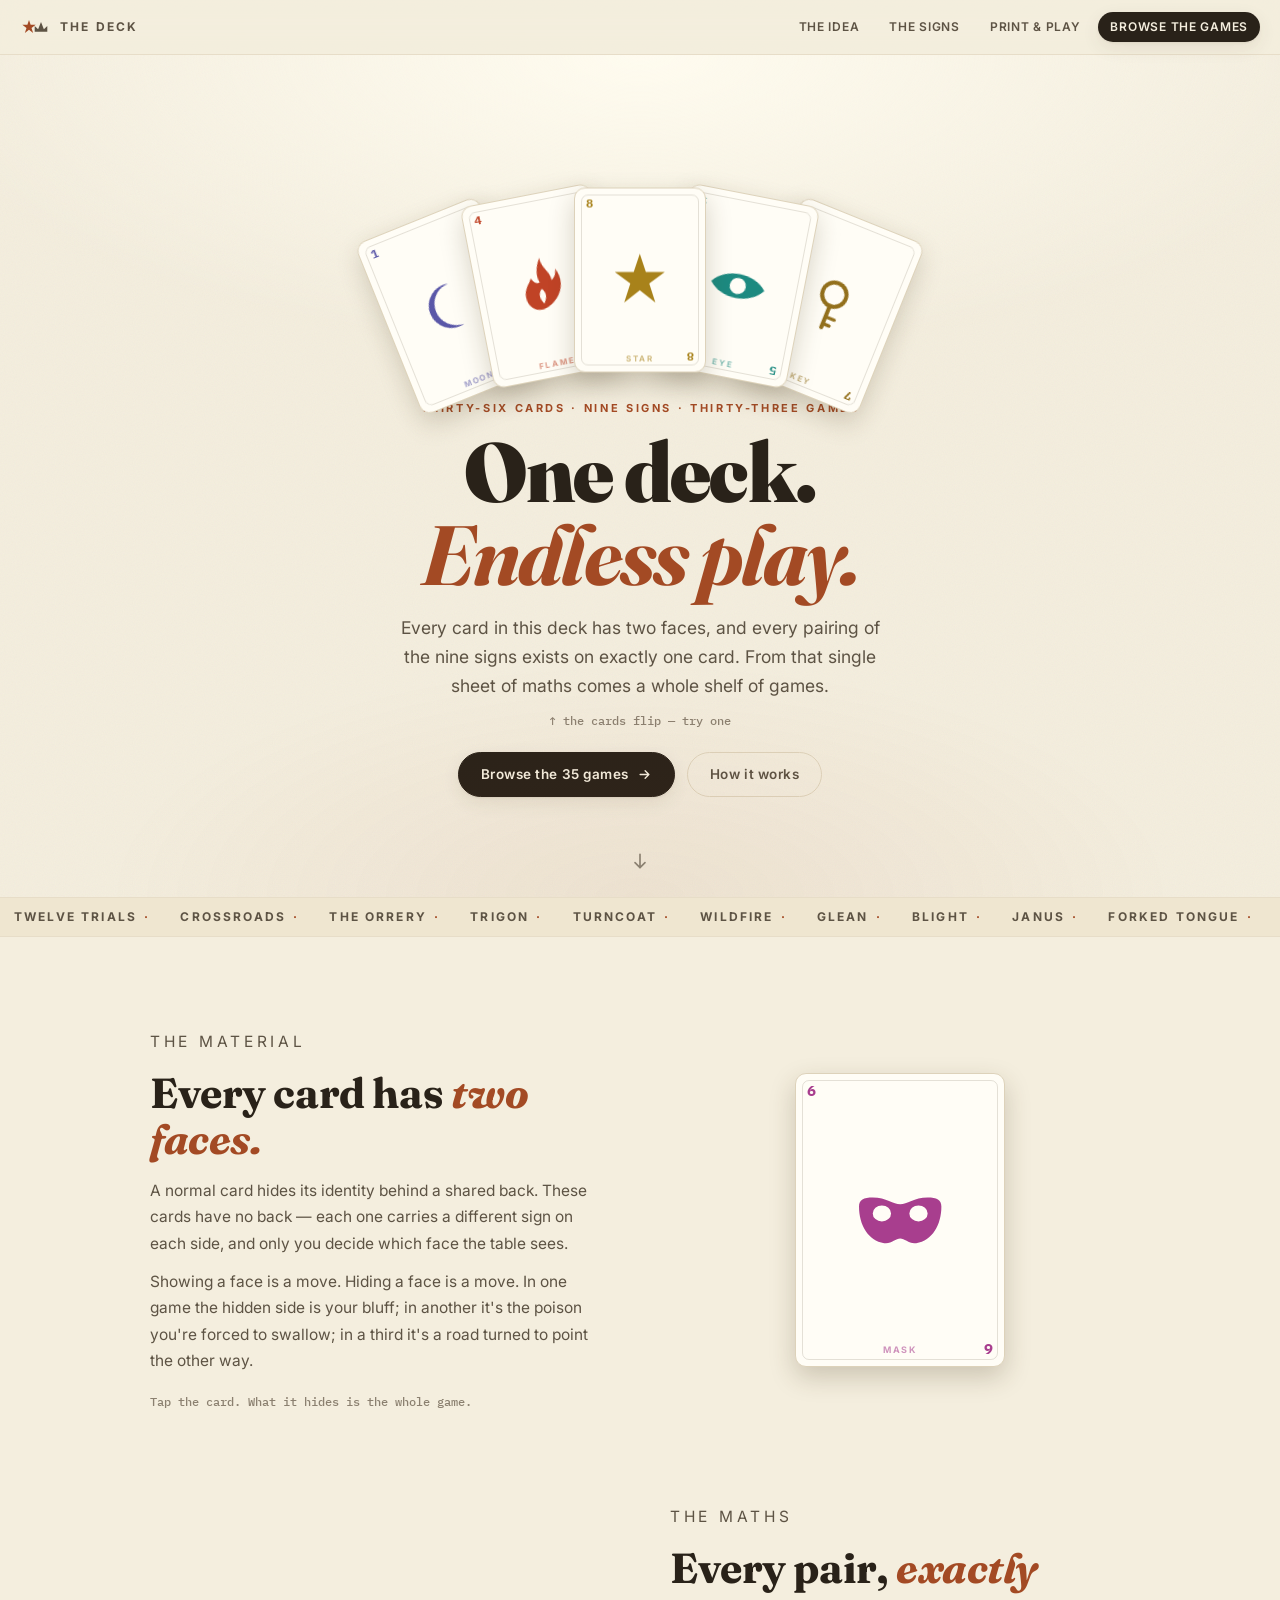
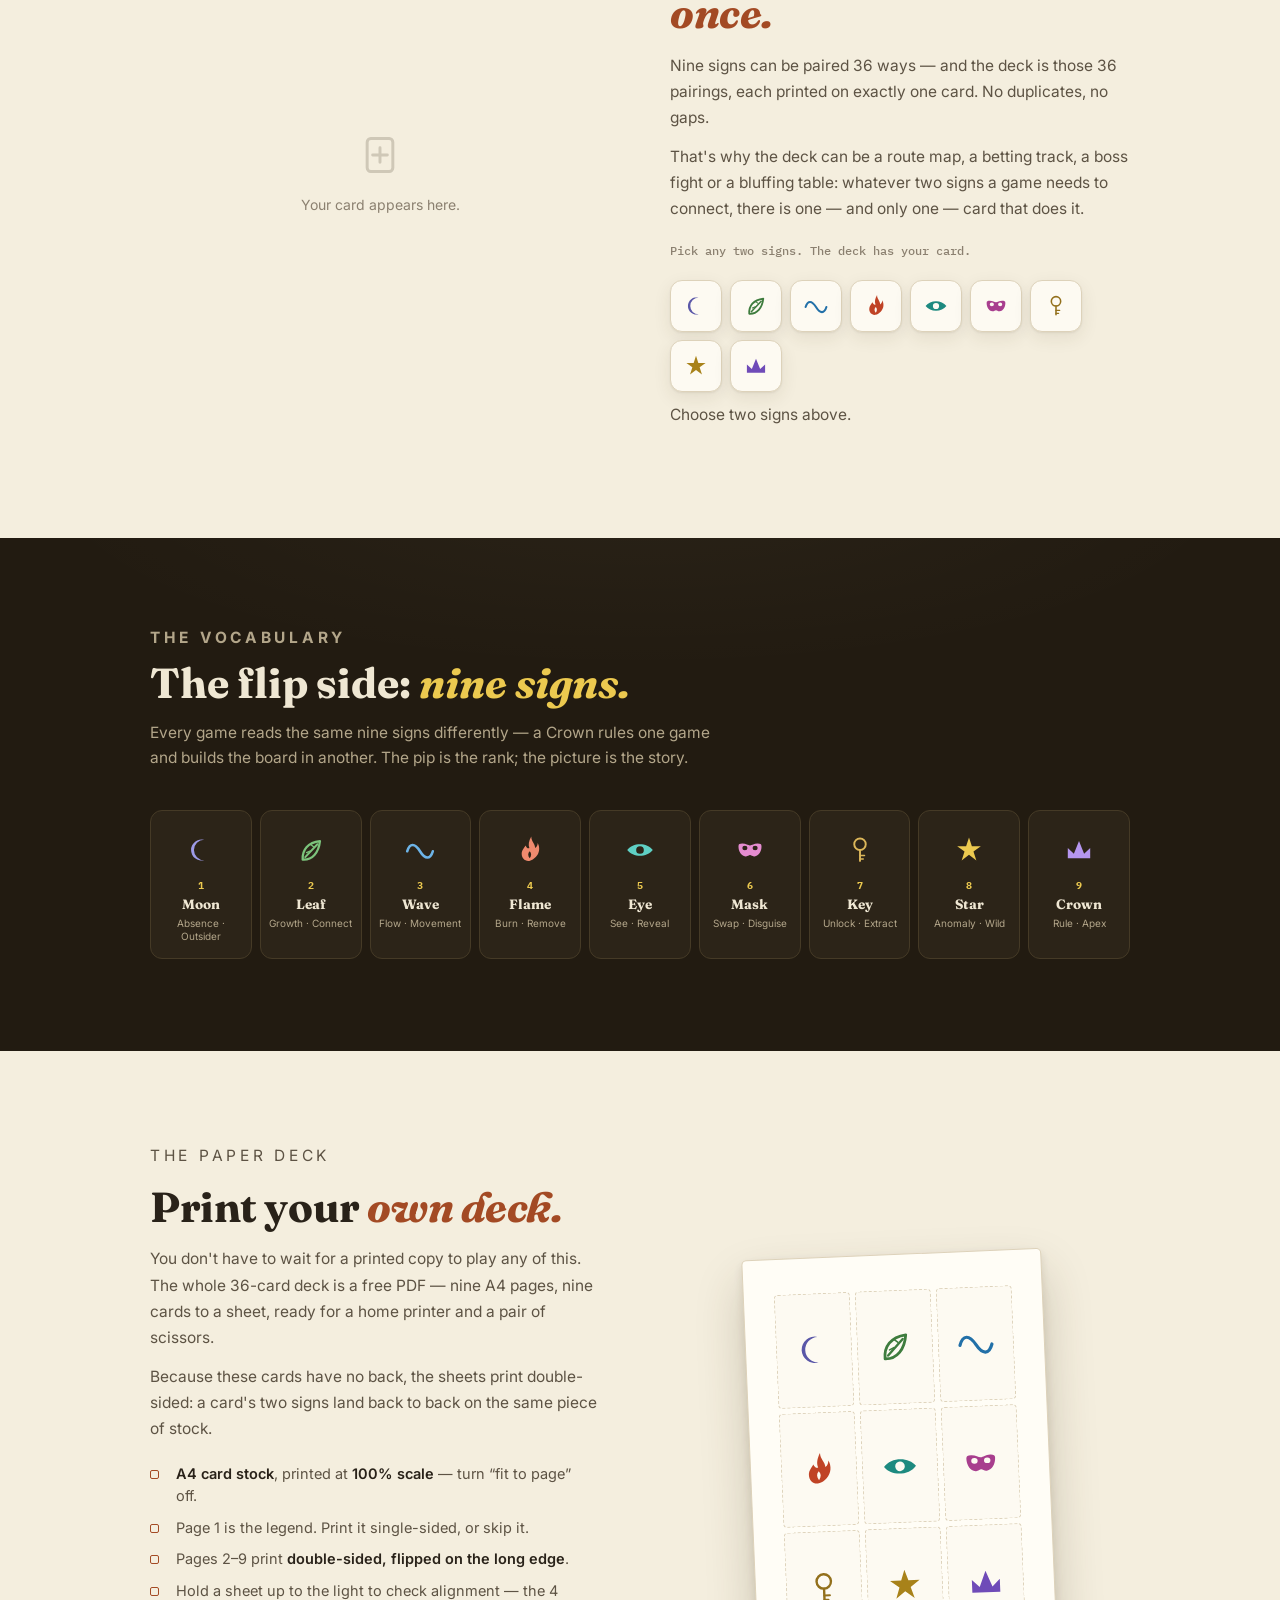
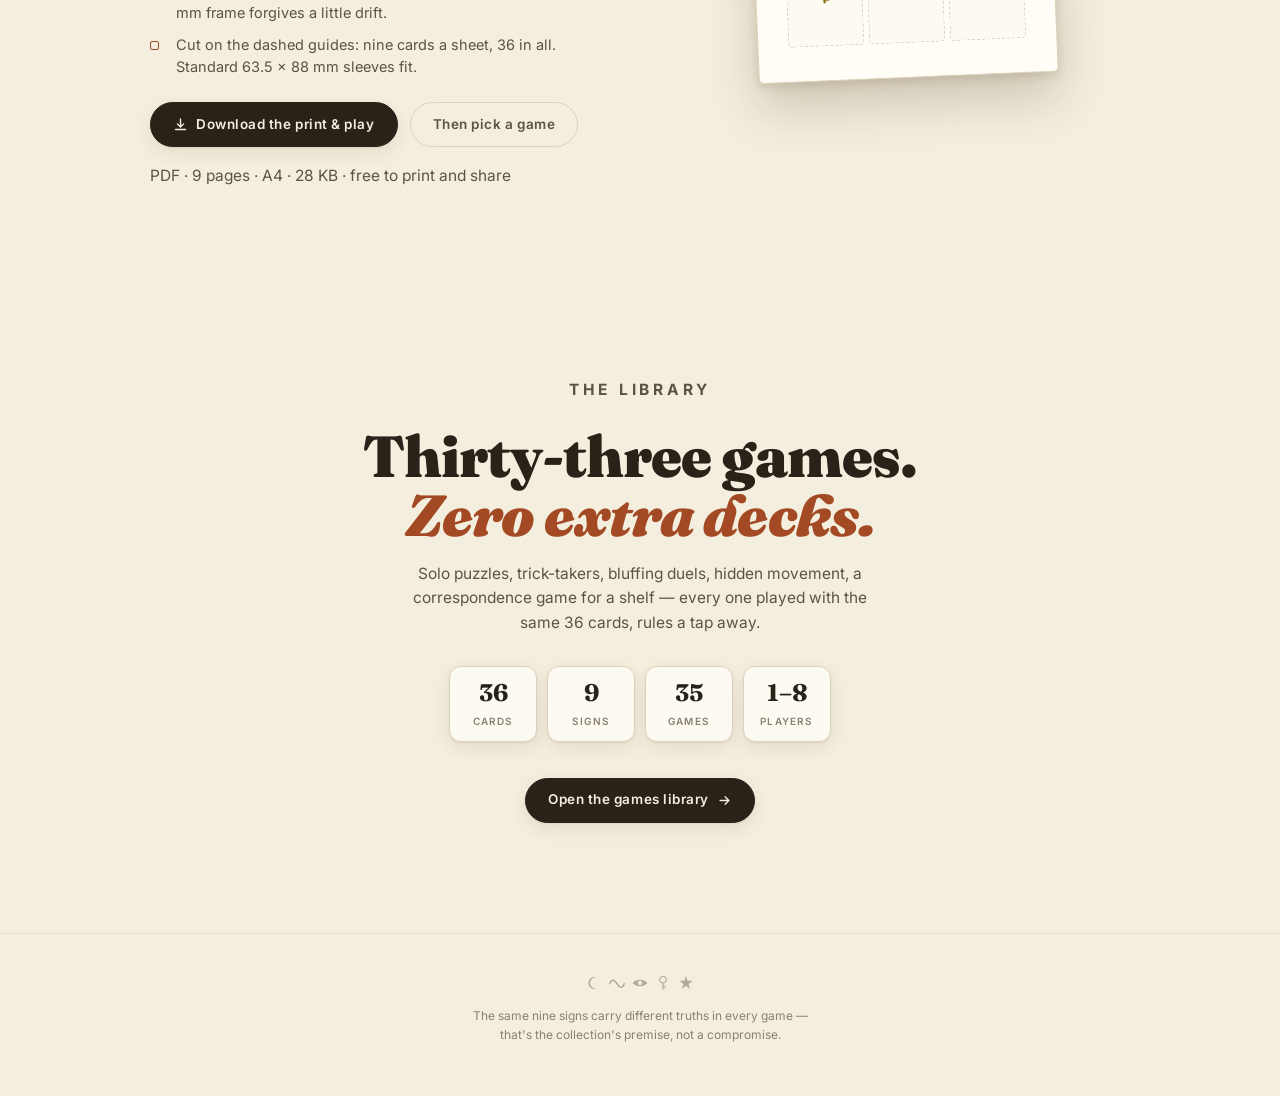
==== commit 1d669021: "Add CARAVAN to the collection and link it on the site CARAVAN (DOWRY sibling, simultaneous cut-and-c" ====
--- a/index.html
+++ b/index.html
@@ -324,7 +324,7 @@
     <p class="lead">Every card in this deck has two faces, and every pairing of the nine signs exists on exactly one card. From that single sheet of maths comes a whole shelf of games.</p>
     <p class="hint">↑ the cards flip — try one</p>
     <div class="cta-row">
-      <a class="btn btn-primary" href="games.html">Browse the 34 games
+      <a class="btn btn-primary" href="games.html">Browse the 35 games
         <svg viewBox="0 0 24 24" width="15" height="15" fill="none" stroke="currentColor" stroke-width="2.2" stroke-linecap="round" stroke-linejoin="round"><path d="M5 12h14M13 6l6 6-6 6"/></svg>
       </a>
       <a class="btn btn-ghost" href="#flip">How it works</a>
@@ -401,7 +401,7 @@
           <li>Cut on the dashed guides: nine cards a sheet, 36 in all. Standard 63.5 × 88 mm sleeves fit.</li>
         </ul>
         <div class="cta-row left">
-          <a class="btn btn-primary" href="Print%20and%20Play/FLIP_DECK_print_and_play_Nine_Signs_v2.pdf" download="Flip-Deck-print-and-play.pdf">
+          <a class="btn btn-primary" href="Print%20and%20Play/FLIP_DECK_print_and_play_Nine_Signs.pdf" download="Flip-Deck-print-and-play.pdf">
             <svg viewBox="0 0 24 24" width="15" height="15" fill="none" stroke="currentColor" stroke-width="2.2" stroke-linecap="round" stroke-linejoin="round" aria-hidden="true"><path d="M12 3v12M7 11l5 5 5-5M4 20h16"/></svg>
             Download the print &amp; play
           </a>
@@ -422,7 +422,7 @@
       <div class="stats reveal">
         <div class="stat"><span class="n">36</span><span class="l">Cards</span></div>
         <div class="stat"><span class="n">9</span><span class="l">Signs</span></div>
-        <div class="stat"><span class="n">34</span><span class="l">Games</span></div>
+        <div class="stat"><span class="n">35</span><span class="l">Games</span></div>
         <div class="stat"><span class="n">1–8</span><span class="l">Players</span></div>
       </div>
       <div class="cta-row reveal">
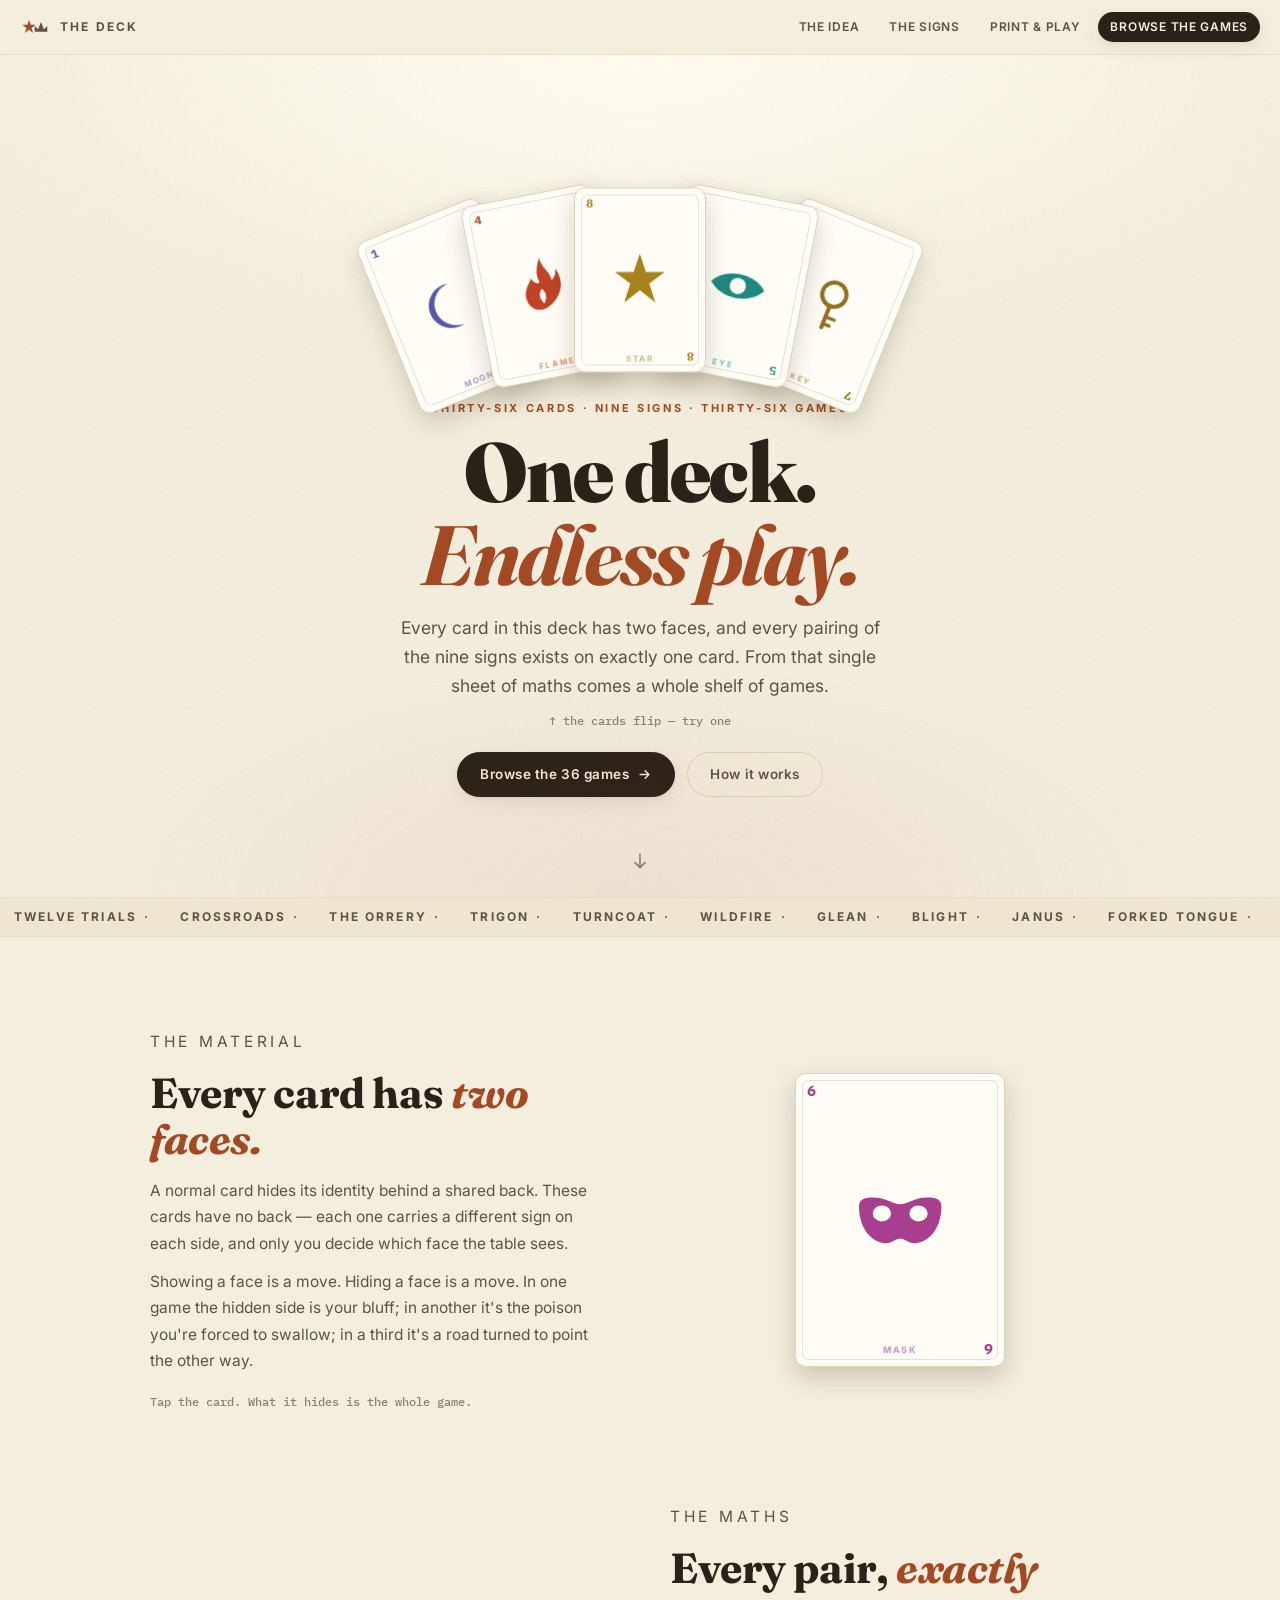
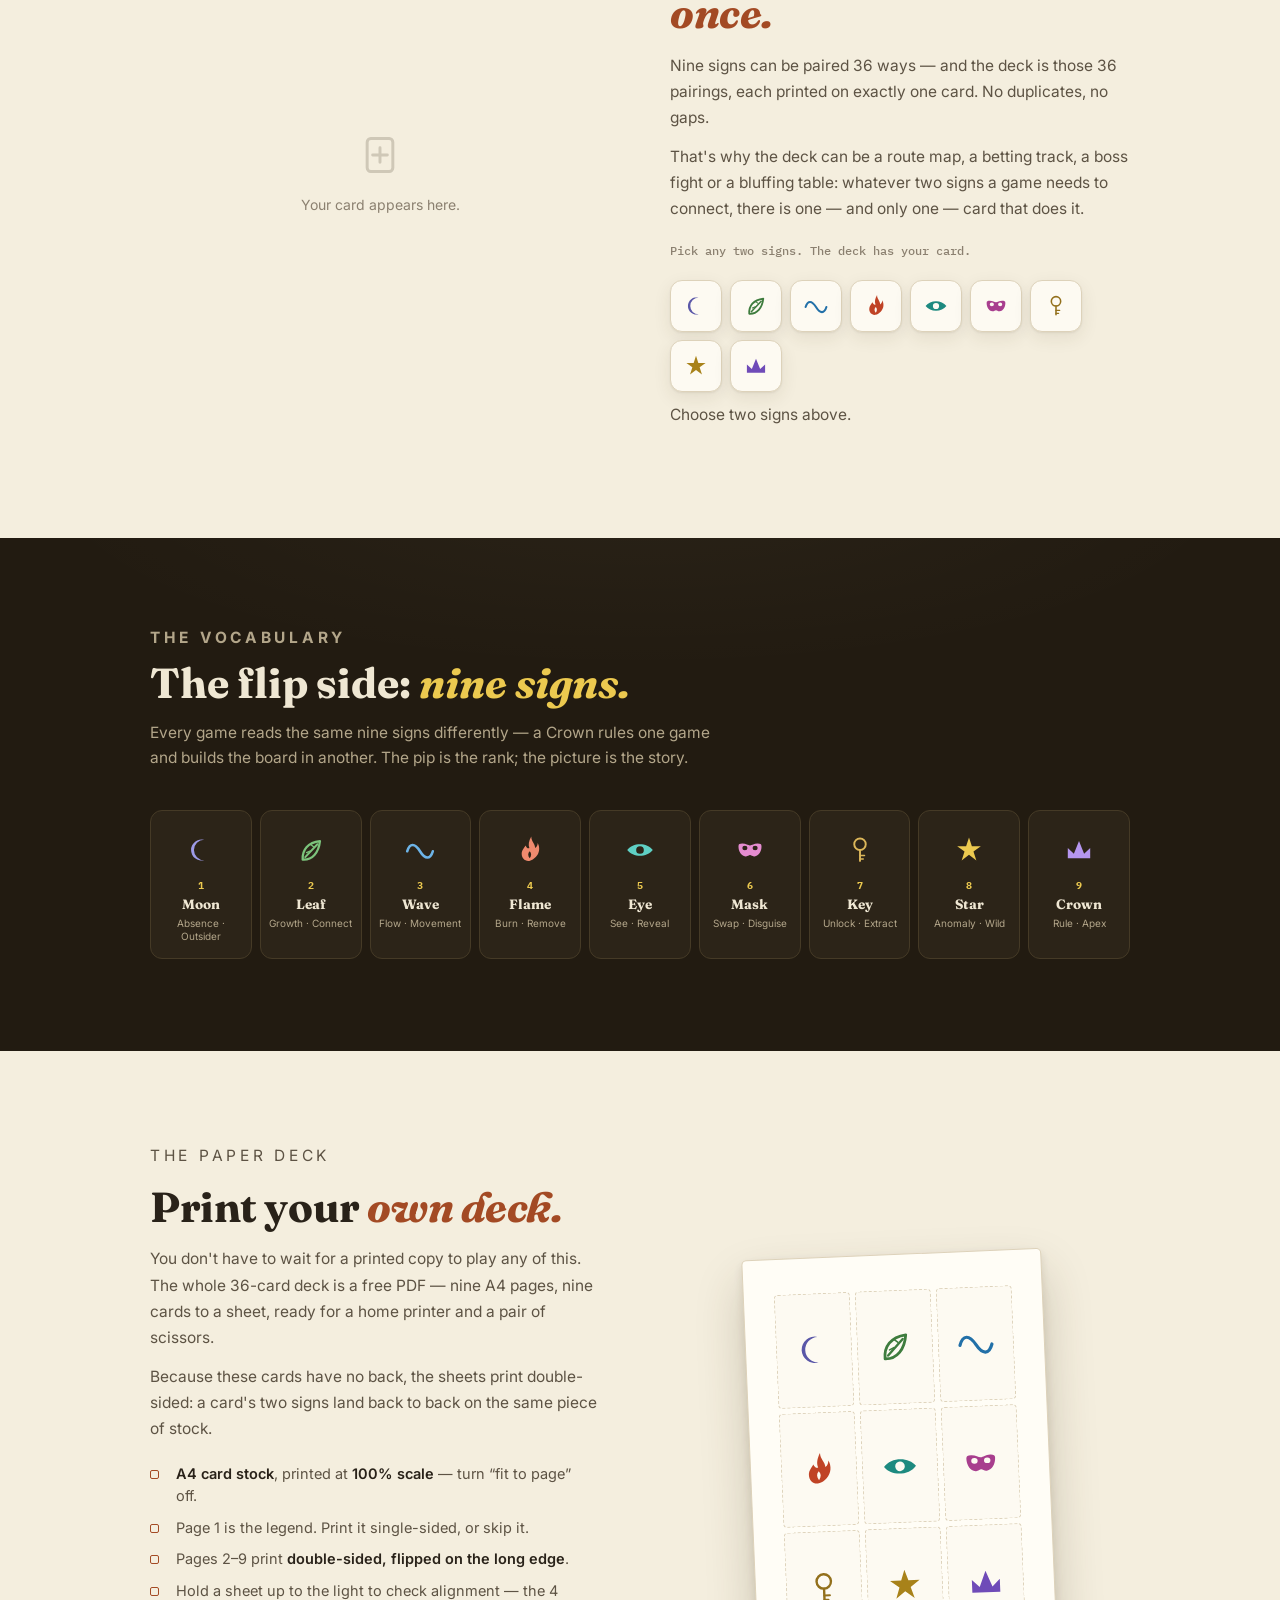
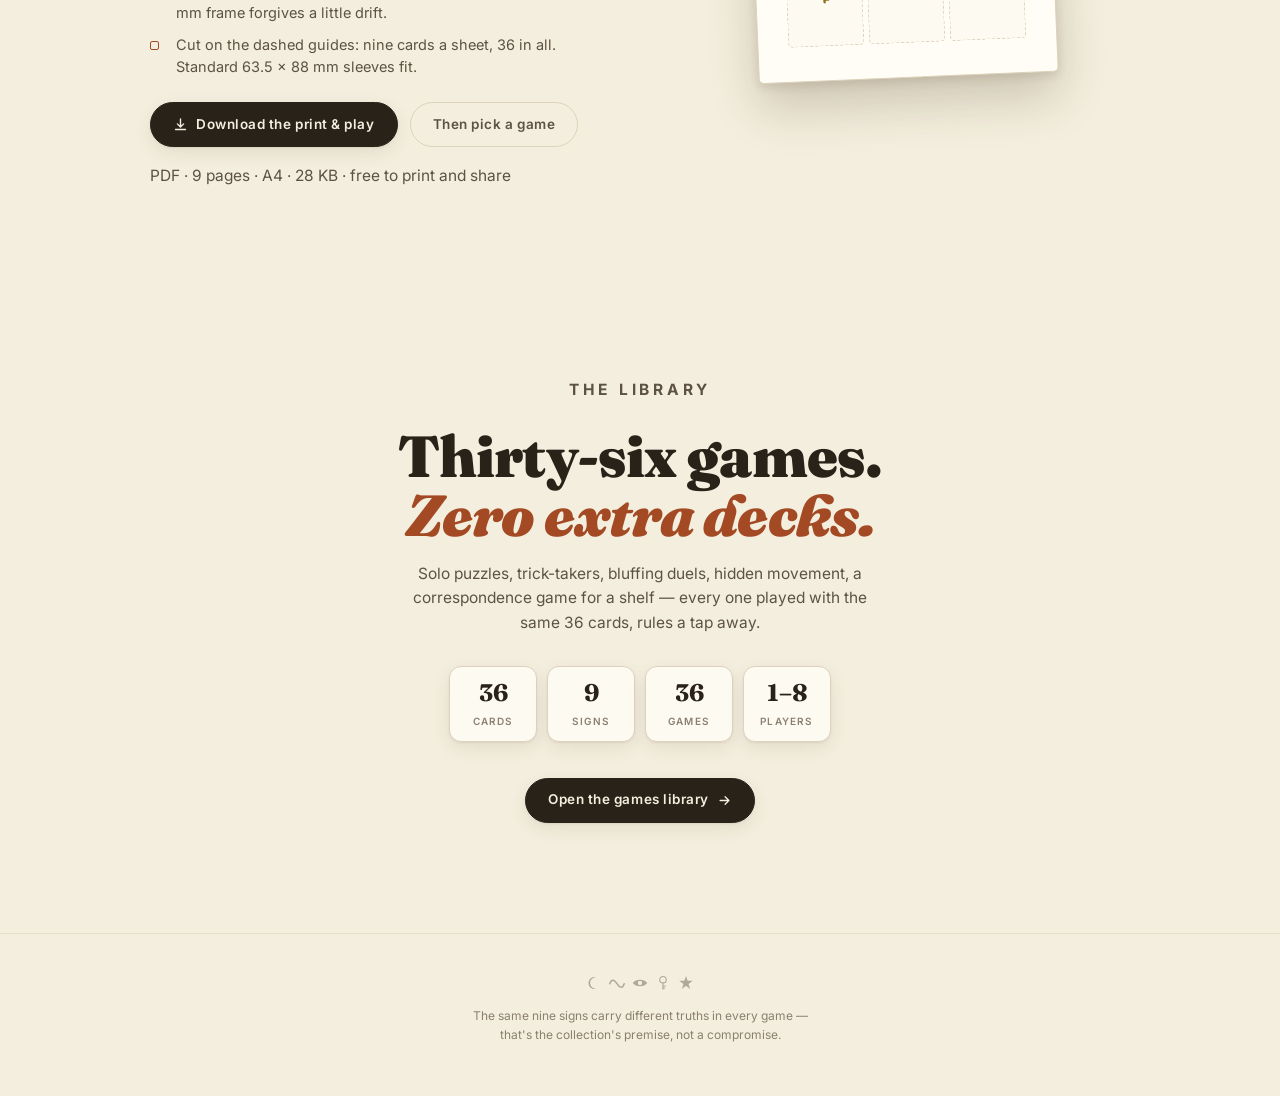
==== commit 0bb854a6: "Add LODGE: Beverbende-style memory game, draft v0.1 with 4P floor sim" ====
--- a/index.html
+++ b/index.html
@@ -319,12 +319,12 @@
       <div class="fan" id="fan"></div>
     </div>
 
-    <p class="eyebrow">Thirty-six cards · Nine signs · Thirty-three games</p>
+    <p class="eyebrow">Thirty-six cards · Nine signs · Thirty-six games</p>
     <h1>One deck.<br><em>Endless play.</em></h1>
     <p class="lead">Every card in this deck has two faces, and every pairing of the nine signs exists on exactly one card. From that single sheet of maths comes a whole shelf of games.</p>
     <p class="hint">↑ the cards flip — try one</p>
     <div class="cta-row">
-      <a class="btn btn-primary" href="games.html">Browse the 35 games
+      <a class="btn btn-primary" href="games.html">Browse the 36 games
         <svg viewBox="0 0 24 24" width="15" height="15" fill="none" stroke="currentColor" stroke-width="2.2" stroke-linecap="round" stroke-linejoin="round"><path d="M5 12h14M13 6l6 6-6 6"/></svg>
       </a>
       <a class="btn btn-ghost" href="#flip">How it works</a>
@@ -417,12 +417,12 @@
   <section class="final">
     <div class="inner">
       <p class="eyebrow reveal">The library</p>
-      <h2 class="reveal">Thirty-three games.<br><em>Zero extra decks.</em></h2>
+      <h2 class="reveal">Thirty-six games.<br><em>Zero extra decks.</em></h2>
       <p class="reveal">Solo puzzles, trick-takers, bluffing duels, hidden movement, a correspondence game for a shelf — every one played with the same 36 cards, rules a tap away.</p>
       <div class="stats reveal">
         <div class="stat"><span class="n">36</span><span class="l">Cards</span></div>
         <div class="stat"><span class="n">9</span><span class="l">Signs</span></div>
-        <div class="stat"><span class="n">35</span><span class="l">Games</span></div>
+        <div class="stat"><span class="n">36</span><span class="l">Games</span></div>
         <div class="stat"><span class="n">1–8</span><span class="l">Players</span></div>
       </div>
       <div class="cta-row reveal">
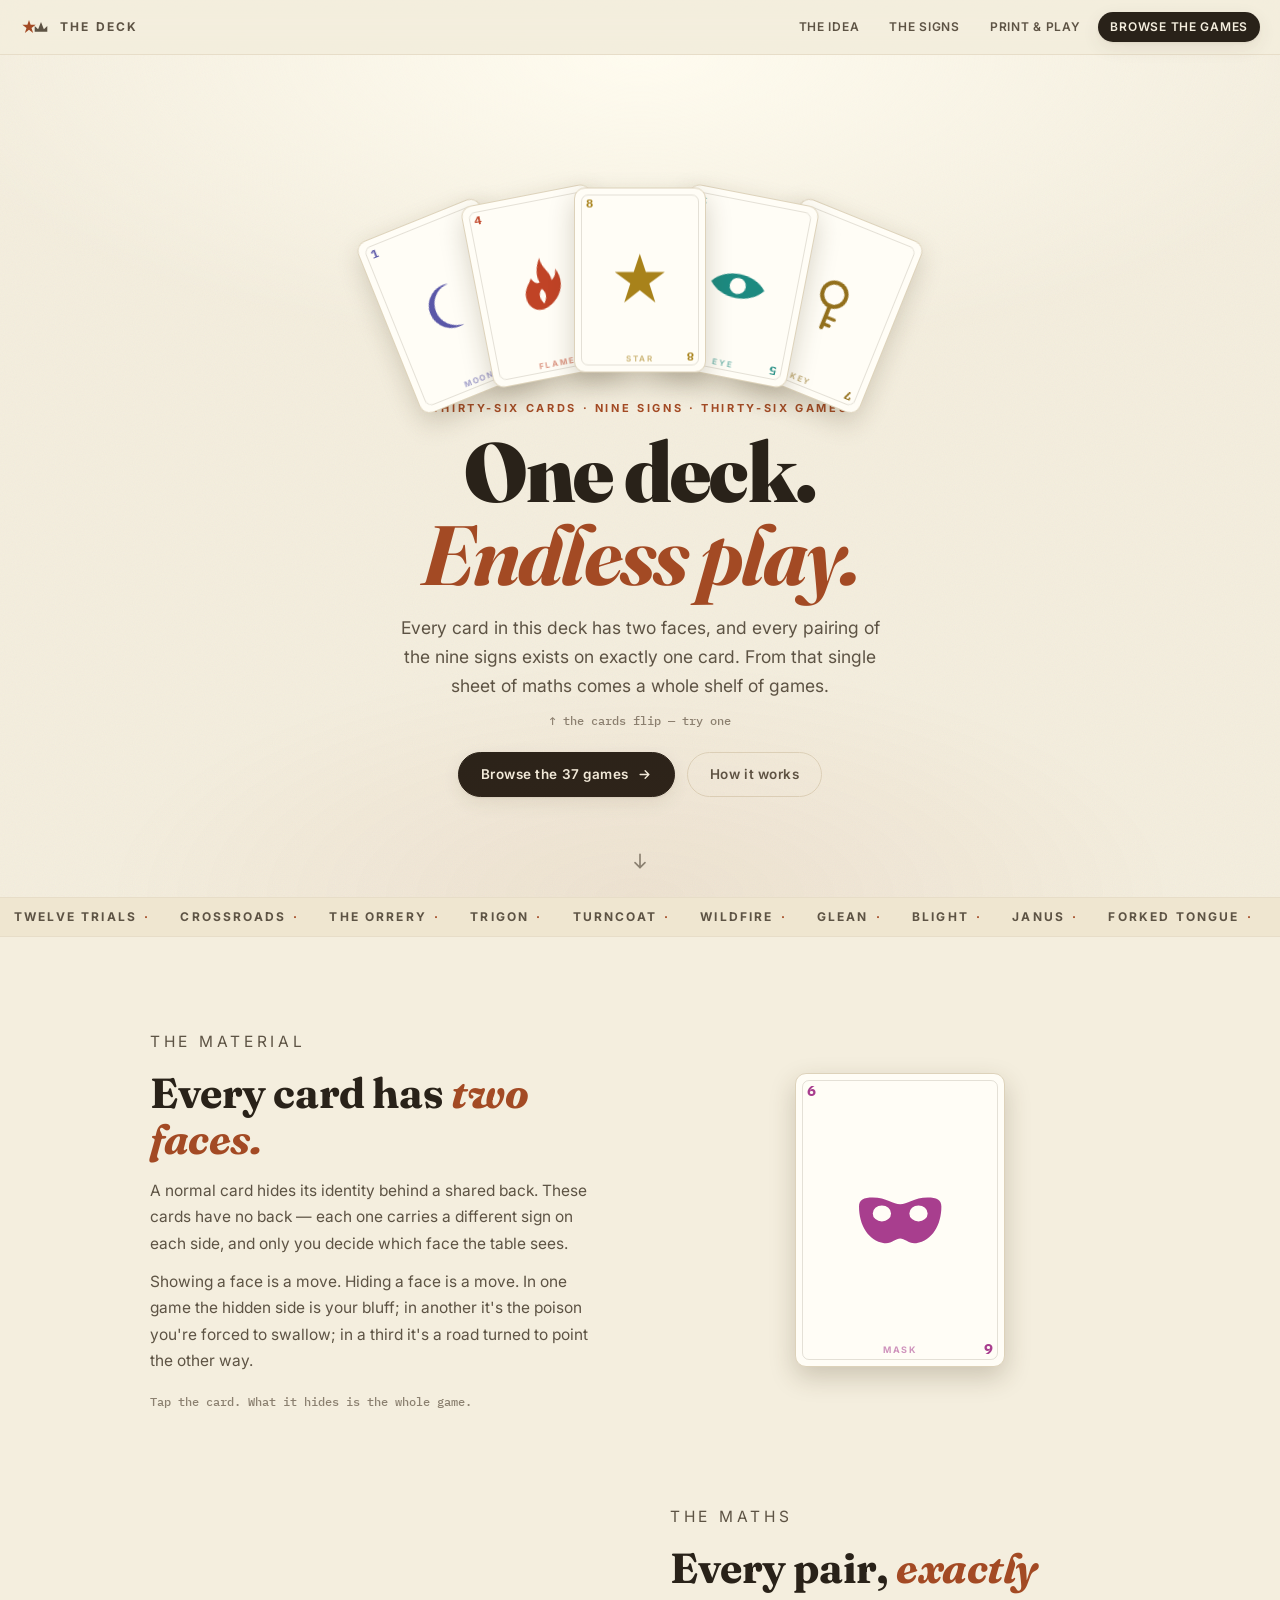
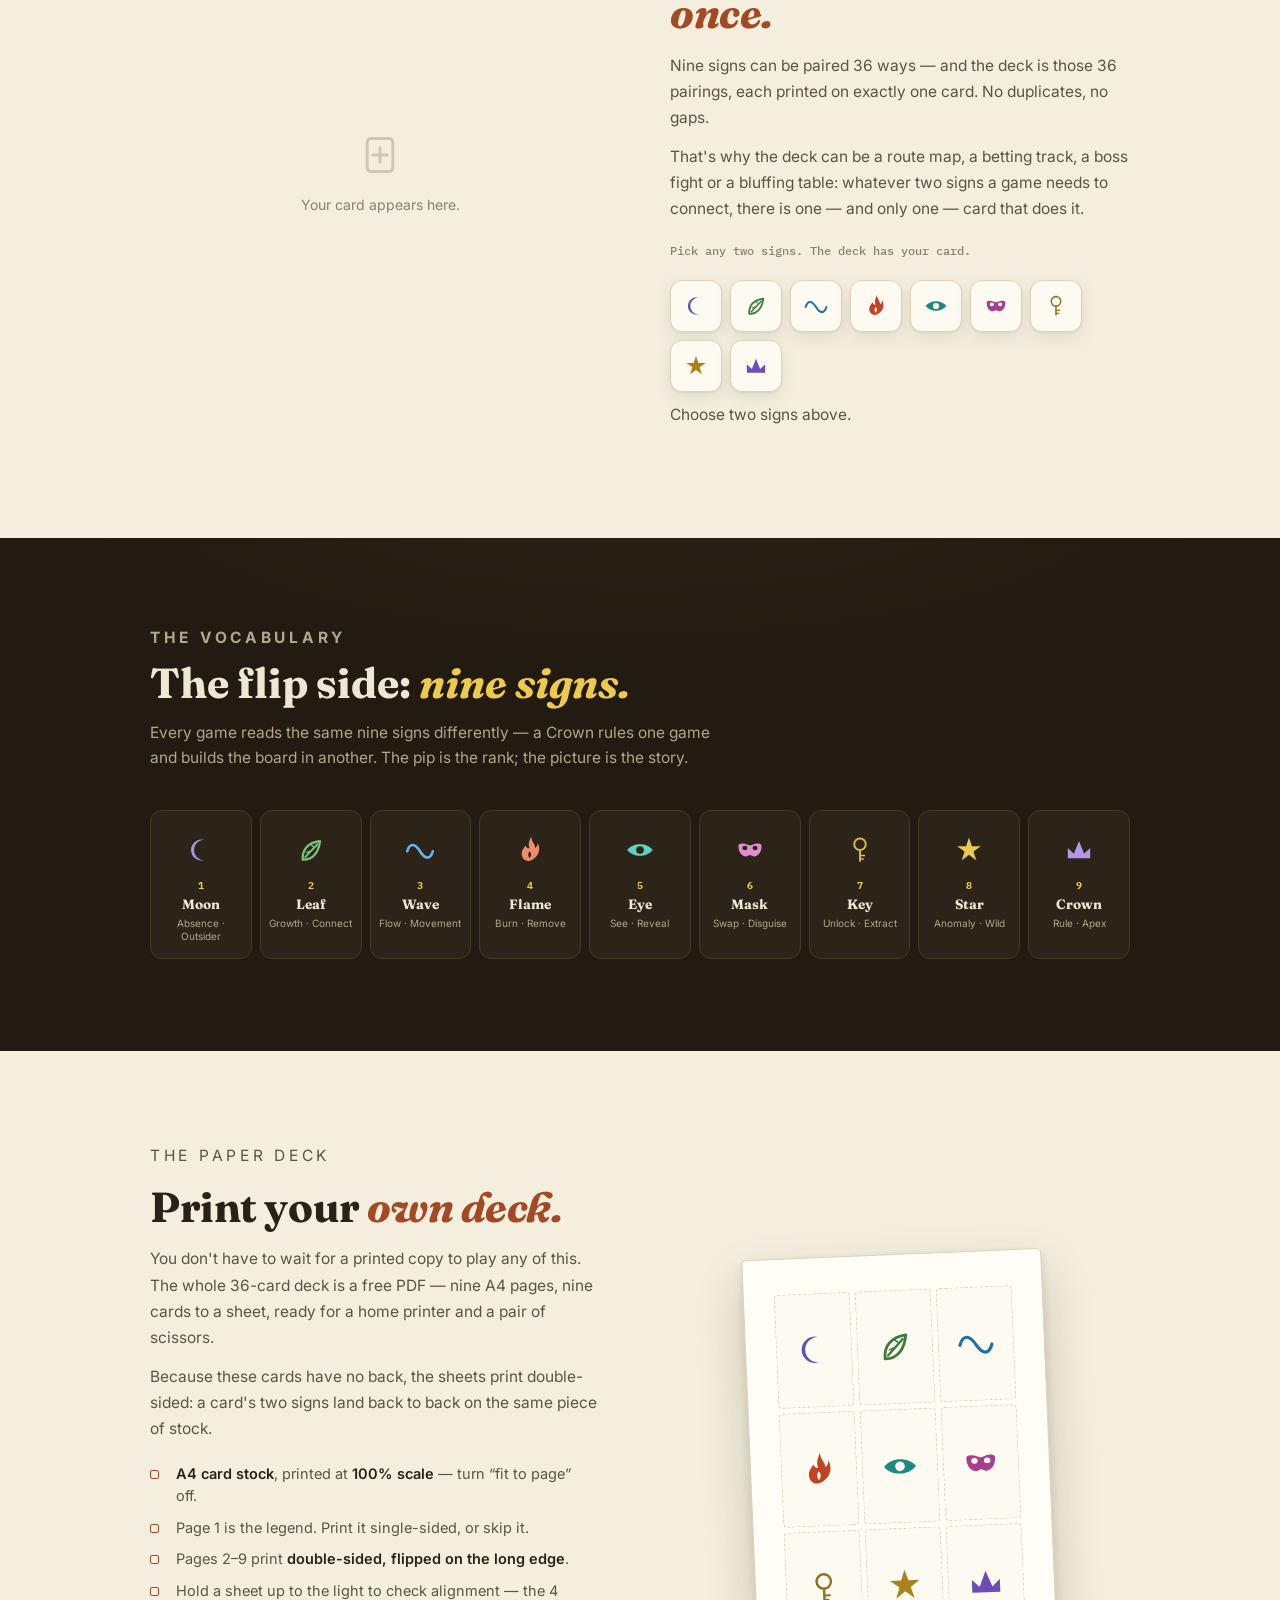
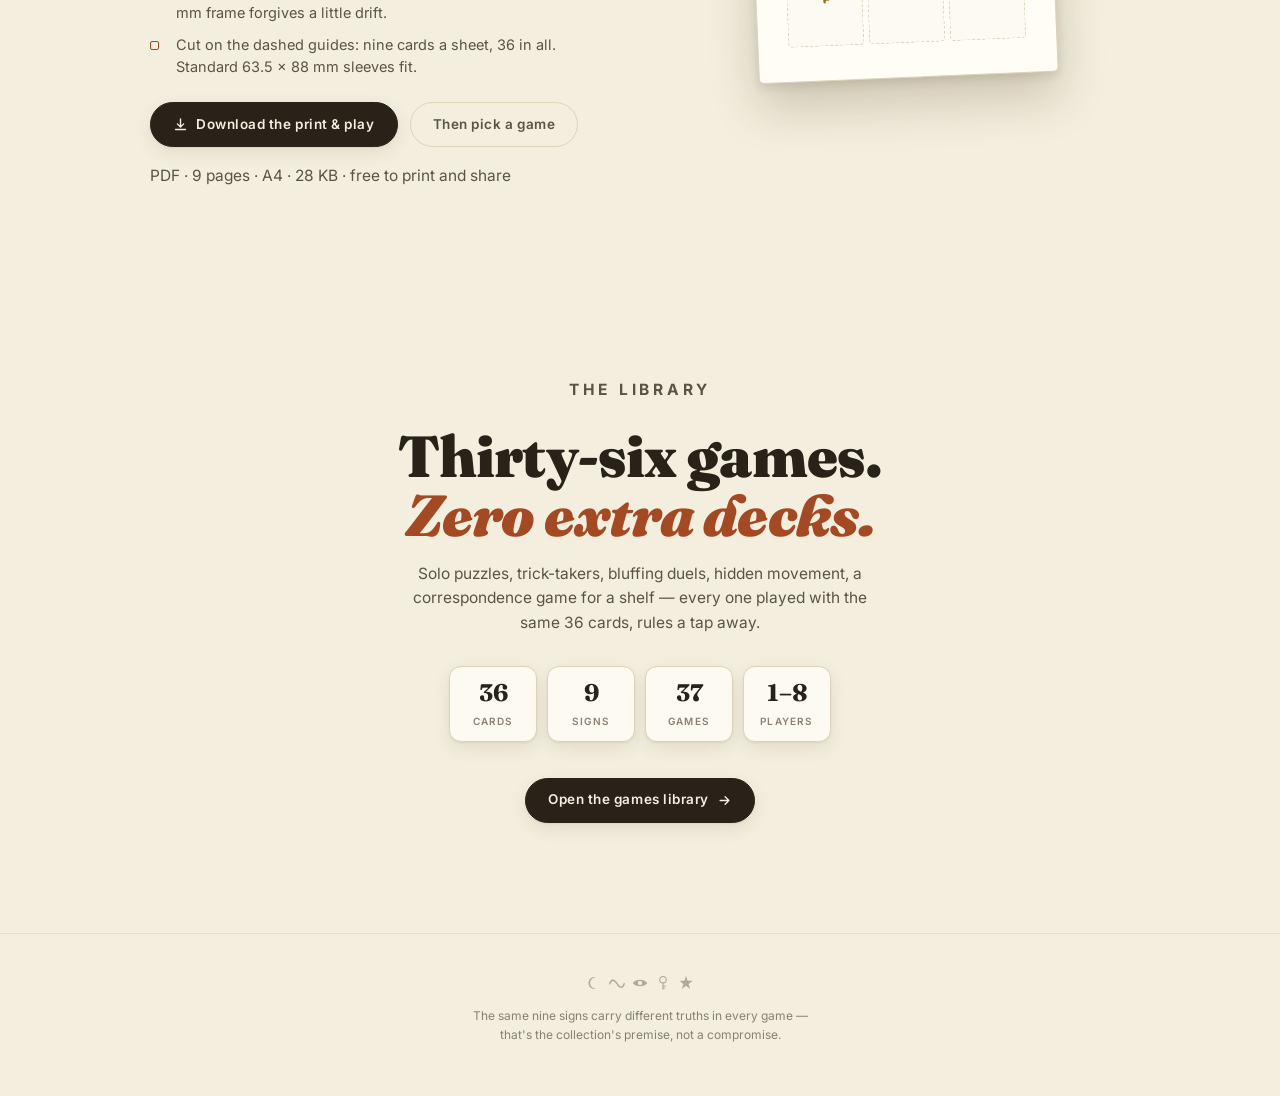
==== commit c12d5cad: "Five player-facing game states, feedback form, DEADLOCK, AFTERIMAGE and November game work Replace t" ====
--- a/index.html
+++ b/index.html
@@ -324,7 +324,7 @@
     <p class="lead">Every card in this deck has two faces, and every pairing of the nine signs exists on exactly one card. From that single sheet of maths comes a whole shelf of games.</p>
     <p class="hint">↑ the cards flip — try one</p>
     <div class="cta-row">
-      <a class="btn btn-primary" href="games.html">Browse the 36 games
+      <a class="btn btn-primary" href="games.html">Browse the 37 games
         <svg viewBox="0 0 24 24" width="15" height="15" fill="none" stroke="currentColor" stroke-width="2.2" stroke-linecap="round" stroke-linejoin="round"><path d="M5 12h14M13 6l6 6-6 6"/></svg>
       </a>
       <a class="btn btn-ghost" href="#flip">How it works</a>
@@ -422,7 +422,7 @@
       <div class="stats reveal">
         <div class="stat"><span class="n">36</span><span class="l">Cards</span></div>
         <div class="stat"><span class="n">9</span><span class="l">Signs</span></div>
-        <div class="stat"><span class="n">36</span><span class="l">Games</span></div>
+        <div class="stat"><span class="n">37</span><span class="l">Games</span></div>
         <div class="stat"><span class="n">1–8</span><span class="l">Players</span></div>
       </div>
       <div class="cta-row reveal">
@@ -527,7 +527,7 @@
 }
 
 /* ---------- Ticker ---------- */
-const NAMES = ['Twelve Trials','Crossroads','The Orrery','Trigon','Turncoat','Wildfire','Glean','Blight','Janus','Forked Tongue','Face Value','The Council','Ouroboros','Cairn','Sleeper','Relay','Wisp','Dowry','Icarus','Concord','Strata','Augury','Edict','Vigil','Golem','Lacuna','Paddock','Hinge','Mirror','Snare','Covenant'];
+const NAMES = ['Twelve Trials','Crossroads','The Orrery','Trigon','Turncoat','Wildfire','Glean','Blight','Janus','Forked Tongue','Face Value','The Council','Ouroboros','Cairn','Sleeper','Relay','Wisp','Silk Cut','Icarus','Concord','Strata','Augury','Edict','Deadlock','Golem','Lacuna','Paddock','Hinge','Mirror','Snare','Covenant'];
 const track = document.getElementById('ticker-track');
 const seq = NAMES.map(n => '<span>' + n + ' <i>·</i></span>').join('');
 track.innerHTML = seq + seq;
